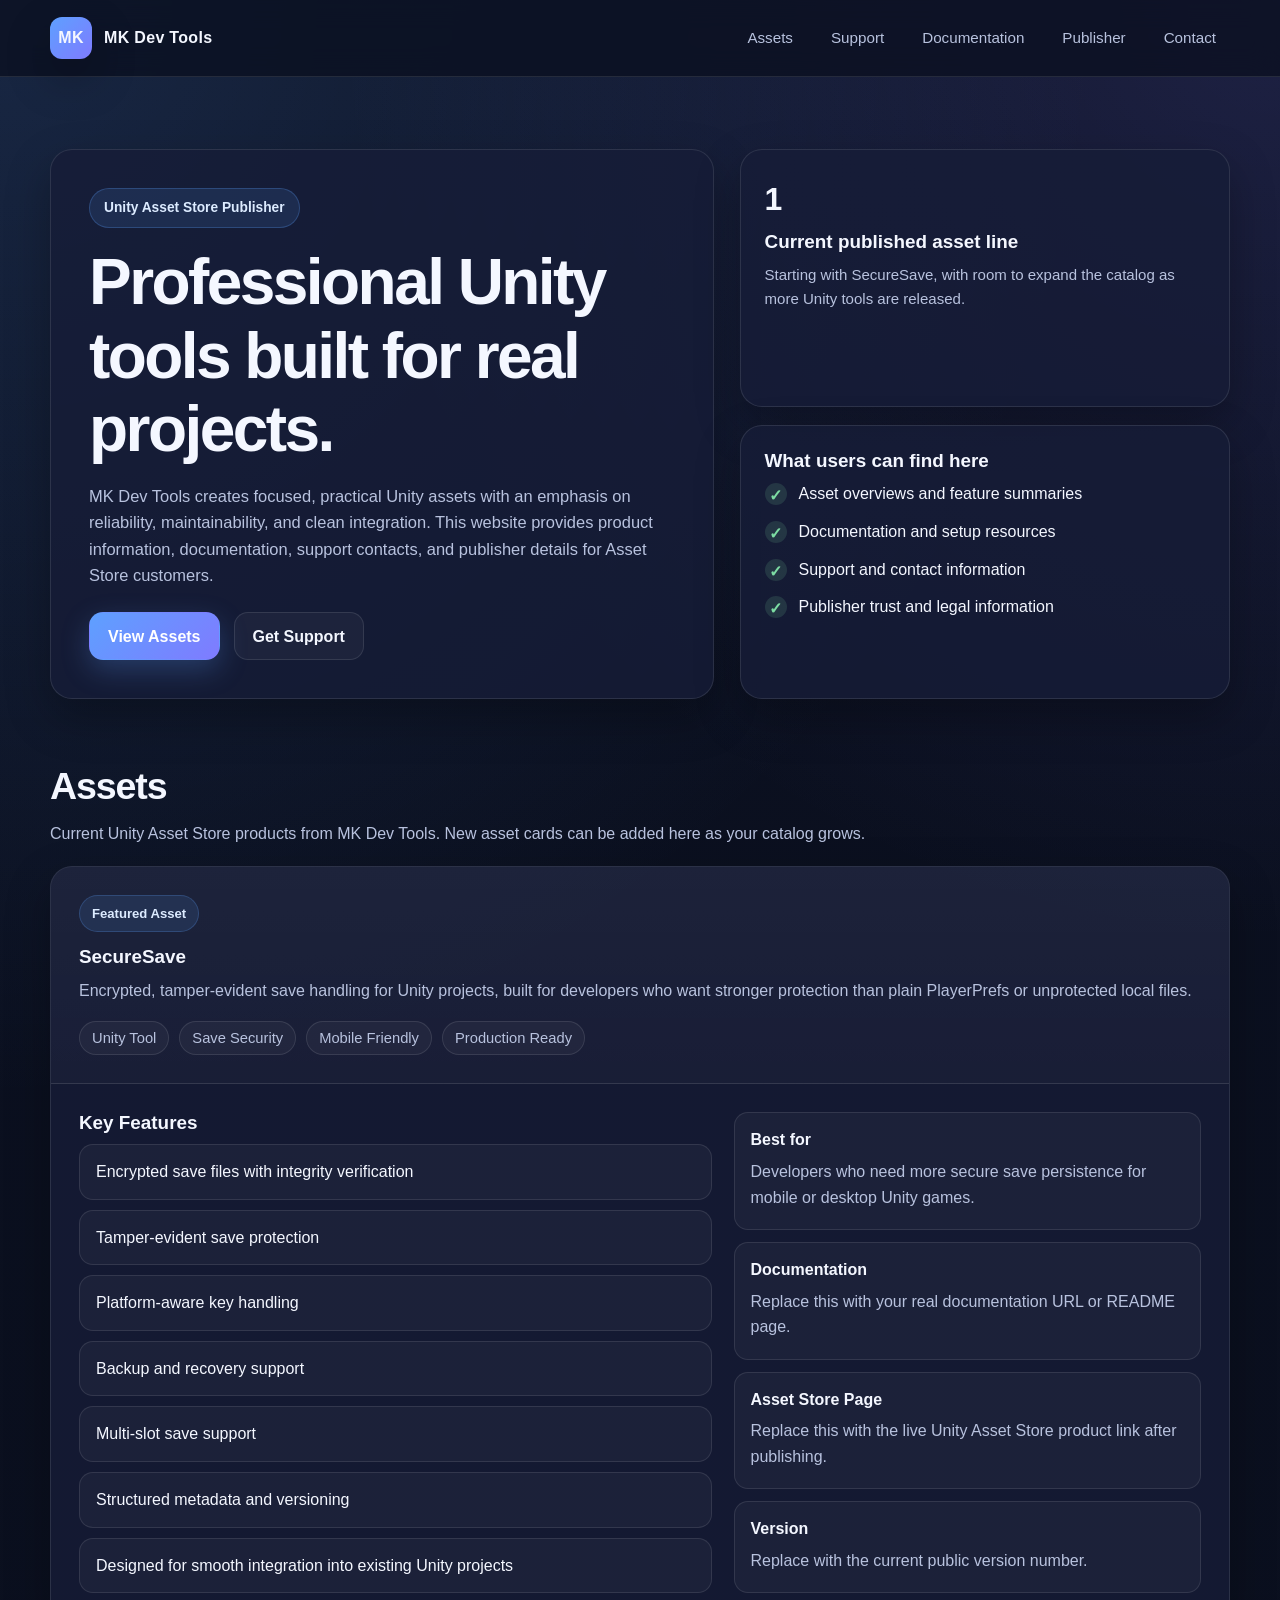
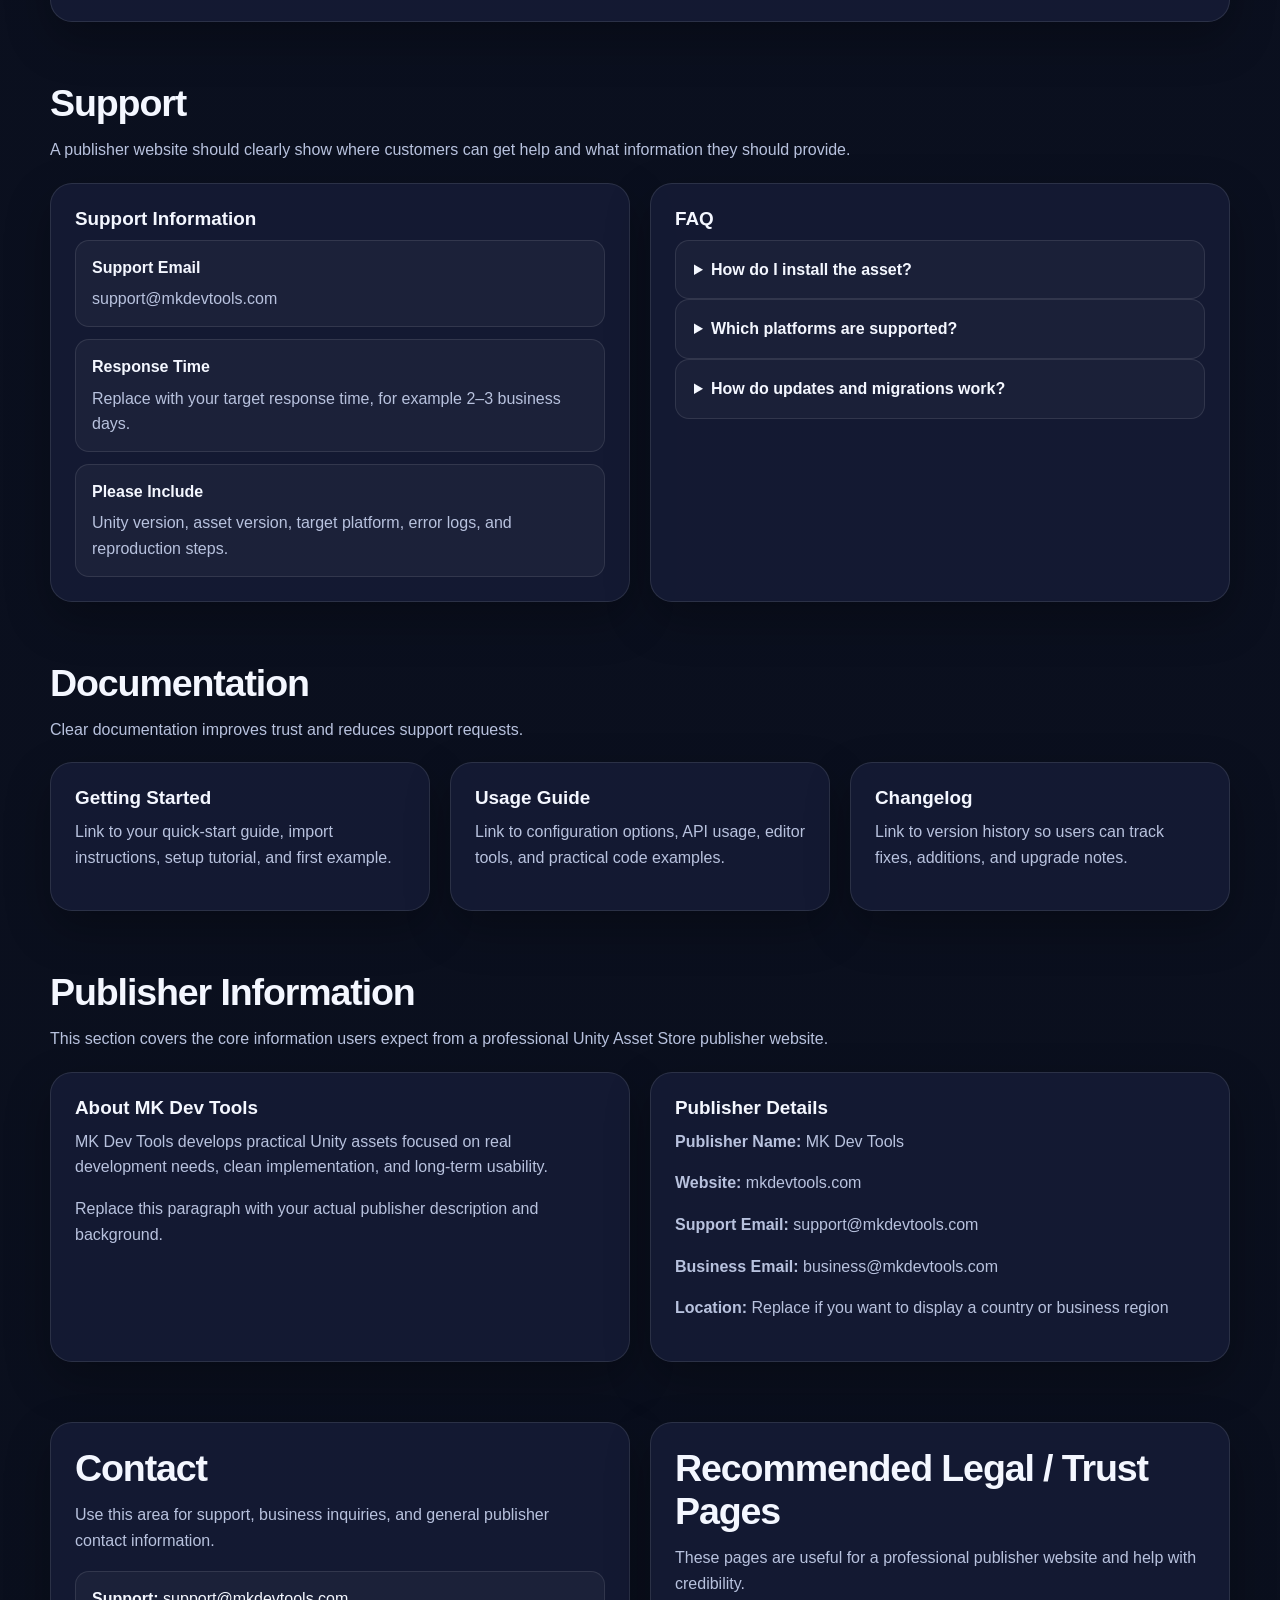
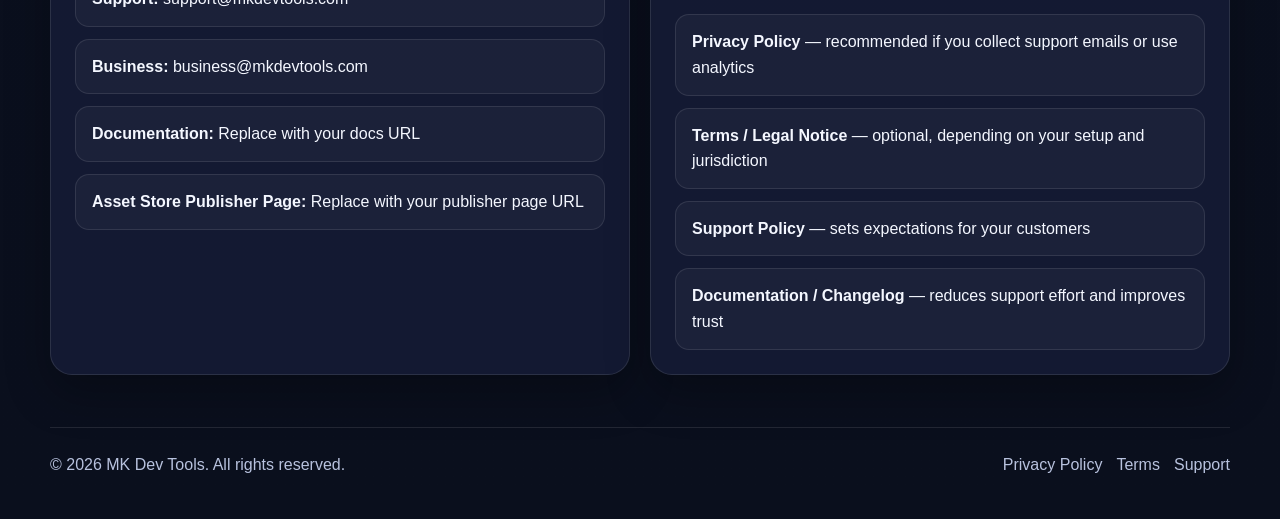
==== index.html @ 5077dcf1 "Update index.html" ====
<!DOCTYPE html>
<html lang="en">
<head>
  <meta charset="UTF-8" />
  <meta name="viewport" content="width=device-width, initial-scale=1.0" />
  <title>MK Dev Tools | Unity Asset Store Publisher</title>
  <meta
    name="description"
    content="MK Dev Tools creates professional Unity assets with clear support, documentation, and publisher information."
  />
  <style>
    :root {
      --bg: #0b1020;
      --bg-soft: #121830;
      --panel: #161d38;
      --panel-2: #1b2342;
      --text: #f4f7ff;
      --muted: #b8c2de;
      --line: rgba(255, 255, 255, 0.1);
      --primary: #5ea0ff;
      --primary-2: #7f7bff;
      --success: #7ddda3;
      --shadow: 0 18px 45px rgba(0, 0, 0, 0.28);
      --radius-lg: 22px;
      --radius-md: 16px;
      --radius-sm: 12px;
      --container: 1180px;
    }

    * {
      box-sizing: border-box;
    }

    html {
      scroll-behavior: smooth;
    }

    body {
      margin: 0;
      font-family: Inter, Arial, Helvetica, sans-serif;
      background:
        radial-gradient(circle at top left, rgba(94, 160, 255, 0.16), transparent 28%),
        radial-gradient(circle at top right, rgba(127, 123, 255, 0.16), transparent 24%),
        linear-gradient(180deg, #0b1020 0%, #0a0f1d 100%);
      color: var(--text);
      line-height: 1.6;
    }

    a {
      color: inherit;
      text-decoration: none;
    }

    img {
      max-width: 100%;
      display: block;
    }

    .container {
      width: min(calc(100% - 32px), var(--container));
      margin: 0 auto;
    }

    .site-header {
      position: sticky;
      top: 0;
      z-index: 1000;
      backdrop-filter: blur(14px);
      background: rgba(11, 16, 32, 0.78);
      border-bottom: 1px solid var(--line);
    }

    .nav {
      min-height: 76px;
      display: flex;
      align-items: center;
      justify-content: space-between;
      gap: 20px;
    }

    .brand {
      display: flex;
      align-items: center;
      gap: 12px;
      font-weight: 800;
      letter-spacing: 0.02em;
    }

    .brand-logo {
      width: 42px;
      height: 42px;
      display: grid;
      place-items: center;
      border-radius: 12px;
      background: linear-gradient(135deg, var(--primary), var(--primary-2));
      font-weight: 900;
      box-shadow: var(--shadow);
    }

    .nav-links {
      display: flex;
      align-items: center;
      flex-wrap: wrap;
      gap: 10px;
    }

    .nav-links a {
      color: var(--muted);
      padding: 10px 14px;
      border-radius: 999px;
      transition: 0.2s ease;
      font-size: 0.95rem;
    }

    .nav-links a:hover {
      background: rgba(255, 255, 255, 0.07);
      color: var(--text);
    }

    .hero {
      padding: 72px 0 36px;
    }

    .hero-grid {
      display: grid;
      grid-template-columns: 1.15fr 0.85fr;
      gap: 26px;
      align-items: stretch;
    }

    .hero-card,
    .card,
    .stat-card {
      background: rgba(22, 29, 56, 0.82);
      border: 1px solid var(--line);
      box-shadow: var(--shadow);
      border-radius: var(--radius-lg);
    }

    .hero-card {
      padding: 38px;
    }

    .eyebrow {
      display: inline-block;
      padding: 8px 14px;
      border-radius: 999px;
      background: rgba(94, 160, 255, 0.12);
      border: 1px solid rgba(94, 160, 255, 0.25);
      color: #dcebff;
      font-size: 0.86rem;
      font-weight: 700;
      margin-bottom: 18px;
    }

    h1, h2, h3 {
      margin-top: 0;
      line-height: 1.15;
    }

    h1 {
      font-size: clamp(2.2rem, 5vw, 4.2rem);
      letter-spacing: -0.04em;
      margin-bottom: 16px;
    }

    h2 {
      font-size: clamp(1.6rem, 3vw, 2.35rem);
      letter-spacing: -0.03em;
      margin-bottom: 12px;
    }

    h3 {
      font-size: 1.18rem;
      margin-bottom: 10px;
    }

    p {
      margin: 0 0 16px;
      color: var(--muted);
    }

    .hero-copy {
      max-width: 62ch;
      font-size: 1.03rem;
    }

    .hero-actions {
      display: flex;
      flex-wrap: wrap;
      gap: 14px;
      margin-top: 24px;
    }

    .btn {
      display: inline-flex;
      align-items: center;
      justify-content: center;
      min-height: 48px;
      padding: 0 18px;
      border-radius: 14px;
      font-weight: 700;
      transition: 0.2s ease;
      border: 1px solid transparent;
    }

    .btn:hover {
      transform: translateY(-1px);
    }

    .btn-primary {
      background: linear-gradient(135deg, var(--primary), var(--primary-2));
      color: #fff;
      box-shadow: 0 10px 28px rgba(94, 160, 255, 0.25);
    }

    .btn-secondary {
      background: rgba(255, 255, 255, 0.04);
      border-color: var(--line);
      color: var(--text);
    }

    .hero-side {
      display: grid;
      gap: 18px;
    }

    .stat-card {
      padding: 24px;
    }

    .stat-number {
      font-size: 2rem;
      font-weight: 800;
      margin-bottom: 6px;
    }

    .check-list {
      list-style: none;
      padding: 0;
      margin: 0;
      display: grid;
      gap: 12px;
    }

    .check-list li {
      display: flex;
      gap: 12px;
      align-items: flex-start;
      color: var(--text);
    }

    .check-list li::before {
      content: "✓";
      width: 22px;
      height: 22px;
      flex: 0 0 22px;
      display: grid;
      place-items: center;
      border-radius: 999px;
      background: rgba(125, 221, 163, 0.14);
      color: var(--success);
      font-weight: 900;
      margin-top: 2px;
    }

    section {
      padding: 30px 0;
    }

    .section-head {
      margin-bottom: 20px;
    }

    .grid-2,
    .grid-3 {
      display: grid;
      gap: 20px;
    }

    .grid-2 {
      grid-template-columns: repeat(2, minmax(0, 1fr));
    }

    .grid-3 {
      grid-template-columns: repeat(3, minmax(0, 1fr));
    }

    .card {
      padding: 24px;
    }

    .asset-card {
      overflow: hidden;
      padding: 0;
    }

    .asset-top {
      padding: 28px;
      border-bottom: 1px solid var(--line);
      background: linear-gradient(180deg, rgba(255,255,255,0.04), rgba(255,255,255,0.02));
    }

    .asset-badge {
      display: inline-block;
      padding: 7px 12px;
      border-radius: 999px;
      background: rgba(94, 160, 255, 0.12);
      border: 1px solid rgba(94, 160, 255, 0.22);
      color: #dcebff;
      font-size: 0.82rem;
      font-weight: 700;
      margin-bottom: 14px;
    }

    .asset-meta {
      display: flex;
      flex-wrap: wrap;
      gap: 10px;
      margin-top: 18px;
    }

    .pill {
      display: inline-flex;
      align-items: center;
      min-height: 34px;
      padding: 0 12px;
      border-radius: 999px;
      border: 1px solid var(--line);
      background: rgba(255, 255, 255, 0.04);
      color: var(--muted);
      font-size: 0.92rem;
    }

    .asset-body {
      display: grid;
      grid-template-columns: 1.15fr 0.85fr;
      gap: 22px;
      padding: 28px;
    }

    .feature-list {
      list-style: none;
      padding: 0;
      margin: 0;
      display: grid;
      gap: 10px;
    }

    .feature-list li,
    .info-box,
    .contact-list li {
      padding: 14px 16px;
      border-radius: 14px;
      border: 1px solid var(--line);
      background: rgba(255, 255, 255, 0.035);
      color: var(--text);
    }

    .stack {
      display: grid;
      gap: 12px;
    }

    .info-box strong {
      display: block;
      margin-bottom: 6px;
    }

    details {
      border: 1px solid var(--line);
      background: rgba(255, 255, 255, 0.03);
      border-radius: 14px;
      padding: 16px 18px;
    }

    summary {
      cursor: pointer;
      font-weight: 700;
      color: var(--text);
    }

    details p {
      margin-top: 12px;
      margin-bottom: 0;
    }

    .contact-list {
      list-style: none;
      padding: 0;
      margin: 18px 0 0;
      display: grid;
      gap: 12px;
    }

    .site-footer {
      padding: 22px 0 42px;
      color: var(--muted);
    }

    .footer-box {
      padding-top: 24px;
      border-top: 1px solid var(--line);
      display: flex;
      flex-wrap: wrap;
      justify-content: space-between;
      gap: 14px;
    }

    .footer-links {
      display: flex;
      flex-wrap: wrap;
      gap: 14px;
    }

    .muted {
      color: var(--muted);
    }

    .small {
      font-size: 0.94rem;
    }

    @media (max-width: 980px) {
      .hero-grid,
      .asset-body,
      .grid-2,
      .grid-3 {
        grid-template-columns: 1fr;
      }

      .hero-card,
      .asset-top,
      .asset-body,
      .card,
      .stat-card {
        padding: 22px;
      }
    }

    @media (max-width: 720px) {
      .container {
        width: min(calc(100% - 24px), var(--container));
      }

      .nav {
        min-height: auto;
        padding: 14px 0;
        flex-direction: column;
        align-items: flex-start;
      }

      .nav-links {
        width: 100%;
        justify-content: flex-start;
      }

      .hero {
        padding-top: 44px;
      }

      .hero-actions {
        flex-direction: column;
      }

      .btn {
        width: 100%;
      }

      h1 {
        font-size: 2.25rem;
      }
    }
  </style>
</head>
<body>
  <header class="site-header">
    <div class="container nav">
      <a href="#top" class="brand">
        <span class="brand-logo">MK</span>
        <span>MK Dev Tools</span>
      </a>

      <nav class="nav-links">
        <a href="#assets">Assets</a>
        <a href="#support">Support</a>
        <a href="#documentation">Documentation</a>
        <a href="#publisher">Publisher</a>
        <a href="#contact">Contact</a>
      </nav>
    </div>
  </header>

  <main id="top">
    <section class="hero">
      <div class="container hero-grid">
        <div class="hero-card">
          <div class="eyebrow">Unity Asset Store Publisher</div>
          <h1>Professional Unity tools built for real projects.</h1>
          <p class="hero-copy">
            MK Dev Tools creates focused, practical Unity assets with an emphasis on reliability,
            maintainability, and clean integration. This website provides product information,
            documentation, support contacts, and publisher details for Asset Store customers.
          </p>

          <div class="hero-actions">
            <a class="btn btn-primary" href="#assets">View Assets</a>
            <a class="btn btn-secondary" href="#support">Get Support</a>
          </div>
        </div>

        <div class="hero-side">
          <div class="stat-card">
            <div class="stat-number">1</div>
            <h3>Current published asset line</h3>
            <p class="small">
              Starting with SecureSave, with room to expand the catalog as more Unity tools are released.
            </p>
          </div>

          <div class="stat-card">
            <h3>What users can find here</h3>
            <ul class="check-list">
              <li>Asset overviews and feature summaries</li>
              <li>Documentation and setup resources</li>
              <li>Support and contact information</li>
              <li>Publisher trust and legal information</li>
            </ul>
          </div>
        </div>
      </div>
    </section>

    <section id="assets">
      <div class="container">
        <div class="section-head">
          <h2>Assets</h2>
          <p>
            Current Unity Asset Store products from MK Dev Tools. New asset cards can be added here as your catalog grows.
          </p>
        </div>

        <article class="card asset-card">
          <div class="asset-top">
            <div class="asset-badge">Featured Asset</div>
            <h3>SecureSave</h3>
            <p>
              Encrypted, tamper-evident save handling for Unity projects, built for developers who want stronger
              protection than plain PlayerPrefs or unprotected local files.
            </p>

            <div class="asset-meta">
              <span class="pill">Unity Tool</span>
              <span class="pill">Save Security</span>
              <span class="pill">Mobile Friendly</span>
              <span class="pill">Production Ready</span>
            </div>
          </div>

          <div class="asset-body">
            <div>
              <h3>Key Features</h3>
              <ul class="feature-list">
                <li>Encrypted save files with integrity verification</li>
                <li>Tamper-evident save protection</li>
                <li>Platform-aware key handling</li>
                <li>Backup and recovery support</li>
                <li>Multi-slot save support</li>
                <li>Structured metadata and versioning</li>
                <li>Designed for smooth integration into existing Unity projects</li>
              </ul>
            </div>

            <div class="stack">
              <div class="info-box">
                <strong>Best for</strong>
                <span class="muted">Developers who need more secure save persistence for mobile or desktop Unity games.</span>
              </div>

              <div class="info-box">
                <strong>Documentation</strong>
                <span class="muted">Replace this with your real documentation URL or README page.</span>
              </div>

              <div class="info-box">
                <strong>Asset Store Page</strong>
                <span class="muted">Replace this with the live Unity Asset Store product link after publishing.</span>
              </div>

              <div class="info-box">
                <strong>Version</strong>
                <span class="muted">Replace with the current public version number.</span>
              </div>
            </div>
          </div>
        </article>
      </div>
    </section>

    <section id="support">
      <div class="container">
        <div class="section-head">
          <h2>Support</h2>
          <p>
            A publisher website should clearly show where customers can get help and what information they should provide.
          </p>
        </div>

        <div class="grid-2">
          <div class="card">
            <h3>Support Information</h3>
            <div class="stack">
              <div class="info-box">
                <strong>Support Email</strong>
                <span class="muted">support@mkdevtools.com</span>
              </div>

              <div class="info-box">
                <strong>Response Time</strong>
                <span class="muted">Replace with your target response time, for example 2–3 business days.</span>
              </div>

              <div class="info-box">
                <strong>Please Include</strong>
                <span class="muted">Unity version, asset version, target platform, error logs, and reproduction steps.</span>
              </div>
            </div>
          </div>

          <div class="card">
            <h3>FAQ</h3>

            <details>
              <summary>How do I install the asset?</summary>
              <p>
                Add your real install steps here, including import guidance, minimum Unity version, and first setup steps.
              </p>
            </details>

            <details>
              <summary>Which platforms are supported?</summary>
              <p>
                Add your actual supported platforms and any platform-specific notes or limitations here.
              </p>
            </details>

            <details>
              <summary>How do updates and migrations work?</summary>
              <p>
                Add migration notes, upgrade guidance, and any breaking-change instructions here.
              </p>
            </details>
          </div>
        </div>
      </div>
    </section>

    <section id="documentation">
      <div class="container">
        <div class="section-head">
          <h2>Documentation</h2>
          <p>
            Clear documentation improves trust and reduces support requests.
          </p>
        </div>

        <div class="grid-3">
          <div class="card">
            <h3>Getting Started</h3>
            <p>
              Link to your quick-start guide, import instructions, setup tutorial, and first example.
            </p>
          </div>

          <div class="card">
            <h3>Usage Guide</h3>
            <p>
              Link to configuration options, API usage, editor tools, and practical code examples.
            </p>
          </div>

          <div class="card">
            <h3>Changelog</h3>
            <p>
              Link to version history so users can track fixes, additions, and upgrade notes.
            </p>
          </div>
        </div>
      </div>
    </section>

    <section id="publisher">
      <div class="container">
        <div class="section-head">
          <h2>Publisher Information</h2>
          <p>
            This section covers the core information users expect from a professional Unity Asset Store publisher website.
          </p>
        </div>

        <div class="grid-2">
          <div class="card">
            <h3>About MK Dev Tools</h3>
            <p>
              MK Dev Tools develops practical Unity assets focused on real development needs, clean implementation,
              and long-term usability.
            </p>
            <p>
              Replace this paragraph with your actual publisher description and background.
            </p>
          </div>

          <div class="card">
            <h3>Publisher Details</h3>
            <p><strong>Publisher Name:</strong> MK Dev Tools</p>
            <p><strong>Website:</strong> mkdevtools.com</p>
            <p><strong>Support Email:</strong> support@mkdevtools.com</p>
            <p><strong>Business Email:</strong> business@mkdevtools.com</p>
            <p><strong>Location:</strong> Replace if you want to display a country or business region</p>
          </div>
        </div>
      </div>
    </section>

    <section id="contact">
      <div class="container">
        <div class="grid-2">
          <div class="card">
            <h2>Contact</h2>
            <p>
              Use this area for support, business inquiries, and general publisher contact information.
            </p>

            <ul class="contact-list">
              <li><strong>Support:</strong> support@mkdevtools.com</li>
              <li><strong>Business:</strong> business@mkdevtools.com</li>
              <li><strong>Documentation:</strong> Replace with your docs URL</li>
              <li><strong>Asset Store Publisher Page:</strong> Replace with your publisher page URL</li>
            </ul>
          </div>

          <div class="card">
            <h2>Recommended Legal / Trust Pages</h2>
            <p>
              These pages are useful for a professional publisher website and help with credibility.
            </p>

            <ul class="contact-list">
              <li><strong>Privacy Policy</strong> — recommended if you collect support emails or use analytics</li>
              <li><strong>Terms / Legal Notice</strong> — optional, depending on your setup and jurisdiction</li>
              <li><strong>Support Policy</strong> — sets expectations for your customers</li>
              <li><strong>Documentation / Changelog</strong> — reduces support effort and improves trust</li>
            </ul>
          </div>
        </div>
      </div>
    </section>
  </main>

  <footer class="site-footer">
    <div class="container footer-box">
      <div>© 2026 MK Dev Tools. All rights reserved.</div>
      <div class="footer-links">
        <a href="#">Privacy Policy</a>
        <a href="#">Terms</a>
        <a href="#support">Support</a>
      </div>
    </div>
  </footer>
</body>
</html>
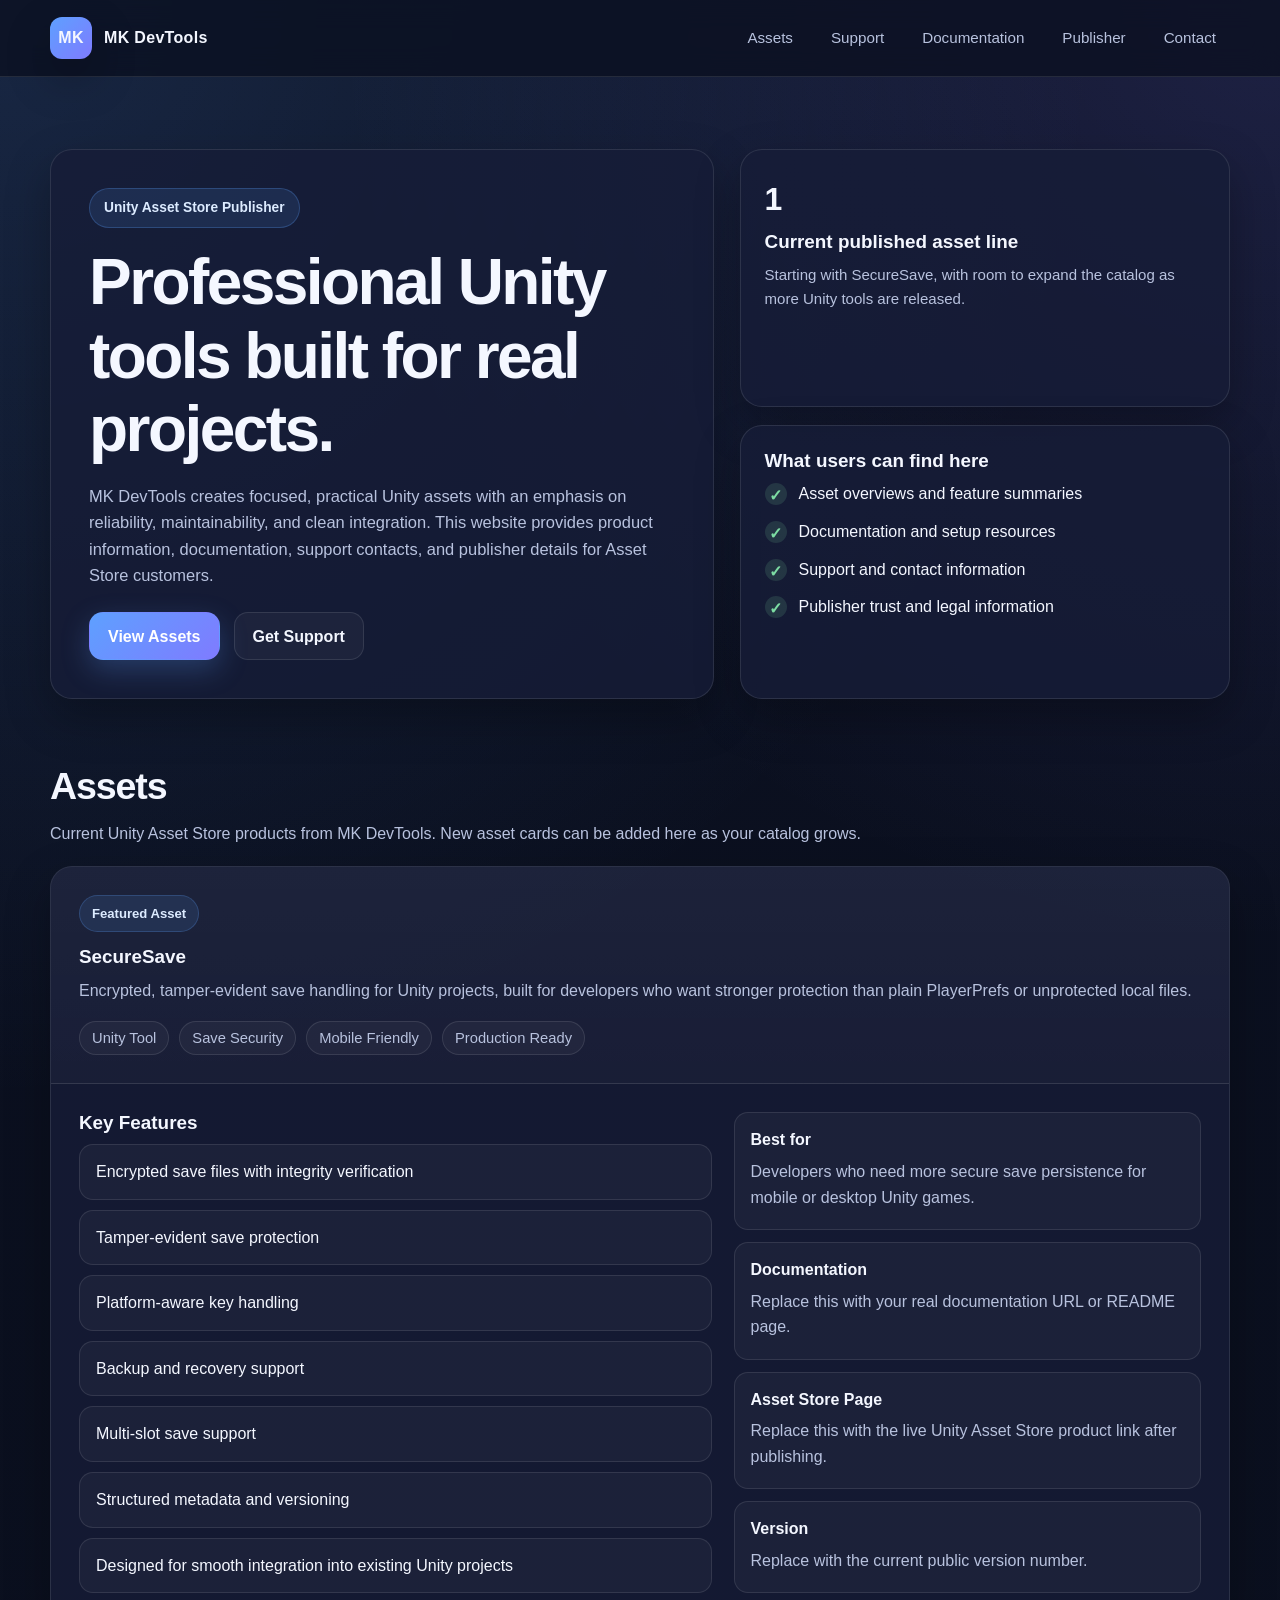
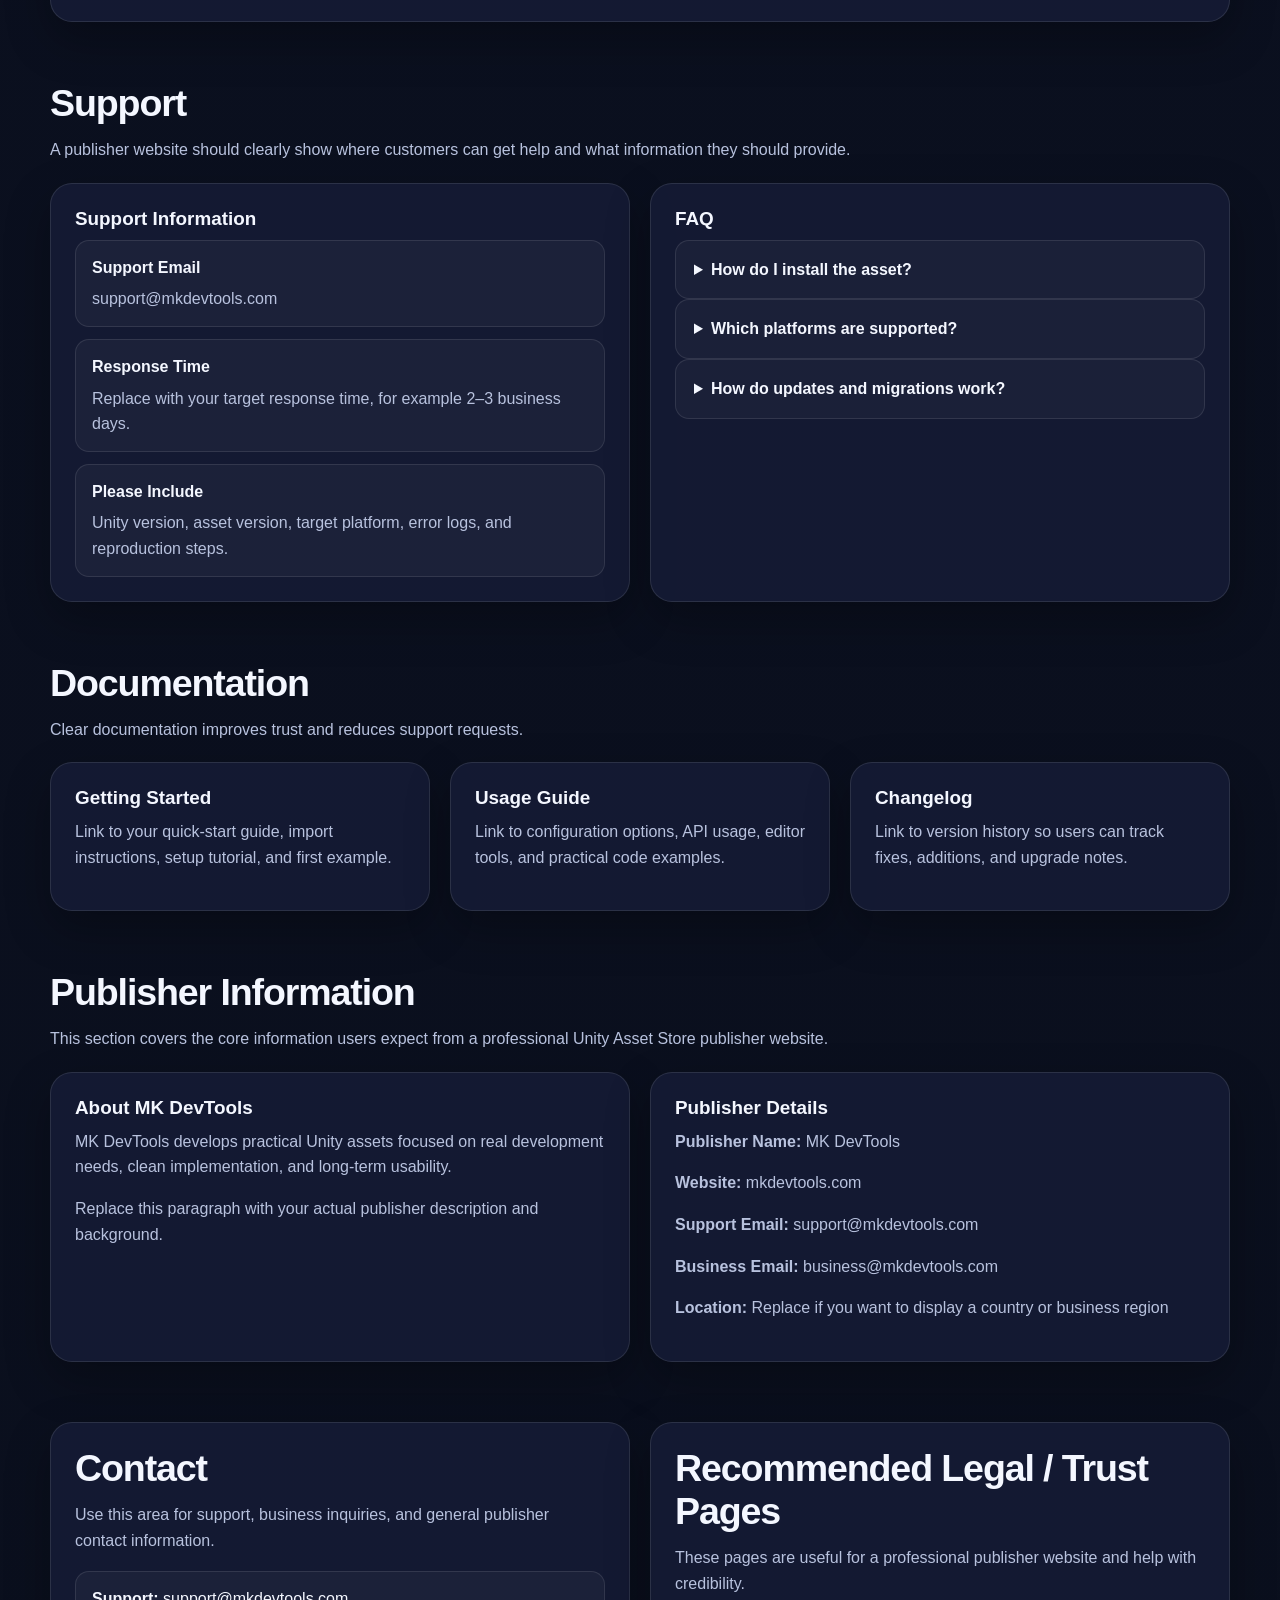
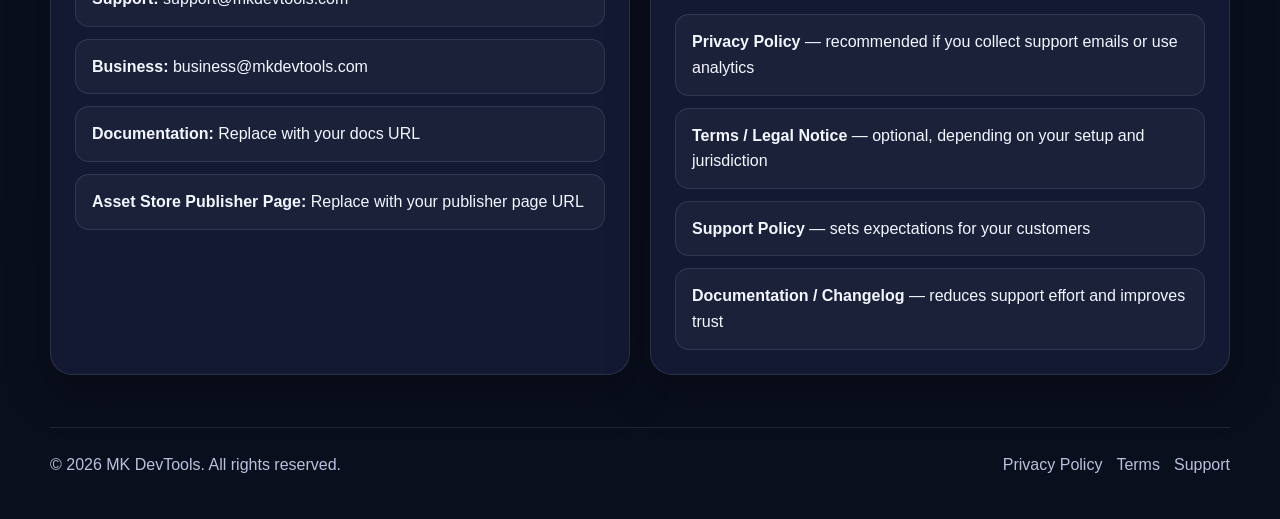
==== commit bb19c8ae: "Update index.html" ====
--- a/index.html
+++ b/index.html
@@ -3,10 +3,10 @@
 <head>
   <meta charset="UTF-8" />
   <meta name="viewport" content="width=device-width, initial-scale=1.0" />
-  <title>MK Dev Tools | Unity Asset Store Publisher</title>
+  <title>MK DevTools | Unity Asset Store Publisher</title>
   <meta
     name="description"
-    content="MK Dev Tools creates professional Unity assets with clear support, documentation, and publisher information."
+    content="MK DevTools creates professional Unity assets with clear support, documentation, and publisher information."
   />
   <style>
     :root {
@@ -478,7 +478,7 @@
     <div class="container nav">
       <a href="#top" class="brand">
         <span class="brand-logo">MK</span>
-        <span>MK Dev Tools</span>
+        <span>MK DevTools</span>
       </a>
 
       <nav class="nav-links">
@@ -498,7 +498,7 @@
           <div class="eyebrow">Unity Asset Store Publisher</div>
           <h1>Professional Unity tools built for real projects.</h1>
           <p class="hero-copy">
-            MK Dev Tools creates focused, practical Unity assets with an emphasis on reliability,
+            MK DevTools creates focused, practical Unity assets with an emphasis on reliability,
             maintainability, and clean integration. This website provides product information,
             documentation, support contacts, and publisher details for Asset Store customers.
           </p>
@@ -536,7 +536,7 @@
         <div class="section-head">
           <h2>Assets</h2>
           <p>
-            Current Unity Asset Store products from MK Dev Tools. New asset cards can be added here as your catalog grows.
+            Current Unity Asset Store products from MK DevTools. New asset cards can be added here as your catalog grows.
           </p>
         </div>
 
@@ -700,9 +700,9 @@
 
         <div class="grid-2">
           <div class="card">
-            <h3>About MK Dev Tools</h3>
+            <h3>About MK DevTools</h3>
             <p>
-              MK Dev Tools develops practical Unity assets focused on real development needs, clean implementation,
+              MK DevTools develops practical Unity assets focused on real development needs, clean implementation,
               and long-term usability.
             </p>
             <p>
@@ -712,7 +712,7 @@
 
           <div class="card">
             <h3>Publisher Details</h3>
-            <p><strong>Publisher Name:</strong> MK Dev Tools</p>
+            <p><strong>Publisher Name:</strong> MK DevTools</p>
             <p><strong>Website:</strong> mkdevtools.com</p>
             <p><strong>Support Email:</strong> support@mkdevtools.com</p>
             <p><strong>Business Email:</strong> business@mkdevtools.com</p>
@@ -759,7 +759,7 @@
 
   <footer class="site-footer">
     <div class="container footer-box">
-      <div>© 2026 MK Dev Tools. All rights reserved.</div>
+      <div>© 2026 MK DevTools. All rights reserved.</div>
       <div class="footer-links">
         <a href="#">Privacy Policy</a>
         <a href="#">Terms</a>
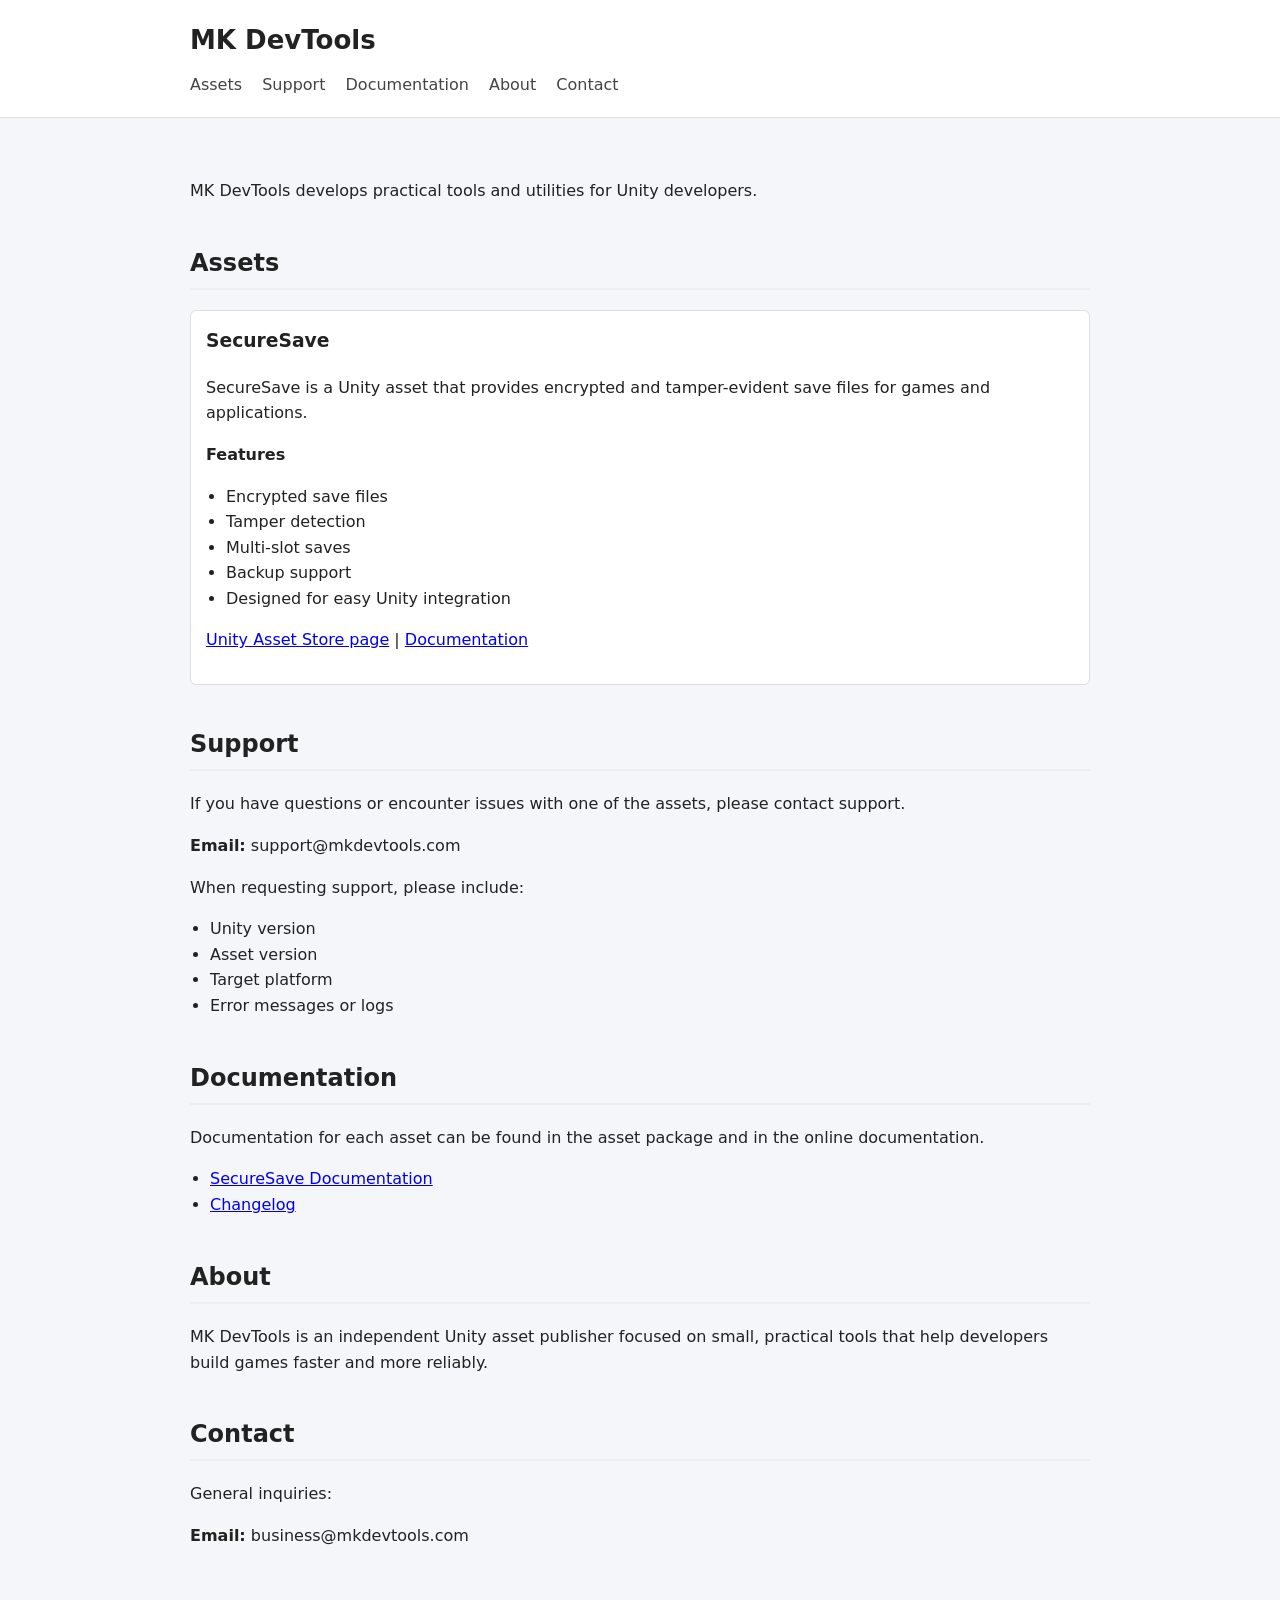
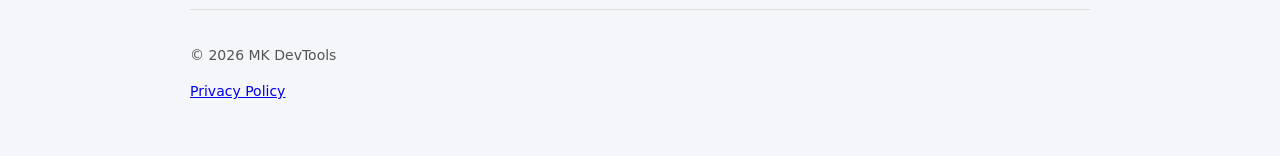
==== commit ec05d8ad: "Update index.html" ====
--- a/index.html
+++ b/index.html
@@ -1,771 +1,245 @@
 <!DOCTYPE html>
 <html lang="en">
 <head>
-  <meta charset="UTF-8" />
-  <meta name="viewport" content="width=device-width, initial-scale=1.0" />
-  <title>MK DevTools | Unity Asset Store Publisher</title>
-  <meta
-    name="description"
-    content="MK DevTools creates professional Unity assets with clear support, documentation, and publisher information."
-  />
-  <style>
-    :root {
-      --bg: #0b1020;
-      --bg-soft: #121830;
-      --panel: #161d38;
-      --panel-2: #1b2342;
-      --text: #f4f7ff;
-      --muted: #b8c2de;
-      --line: rgba(255, 255, 255, 0.1);
-      --primary: #5ea0ff;
-      --primary-2: #7f7bff;
-      --success: #7ddda3;
-      --shadow: 0 18px 45px rgba(0, 0, 0, 0.28);
-      --radius-lg: 22px;
-      --radius-md: 16px;
-      --radius-sm: 12px;
-      --container: 1180px;
+<meta charset="UTF-8">
+<meta name="viewport" content="width=device-width, initial-scale=1.0">
+<title>MK DevTools</title>
+
+<meta name="description" content="MK DevTools - Unity Asset Store tools and utilities.">
+
+<style>
+
+body{
+    font-family: system-ui, Arial, sans-serif;
+    margin:0;
+    background:#f5f6fa;
+    color:#222;
+    line-height:1.6;
+}
+
+.container{
+    max-width:900px;
+    margin:auto;
+    padding:20px;
+}
+
+header{
+    background:#fff;
+    border-bottom:1px solid #ddd;
+}
+
+header h1{
+    margin:0;
+    font-size:26px;
+}
+
+nav{
+    margin-top:10px;
+}
+
+nav a{
+    margin-right:15px;
+    text-decoration:none;
+    color:#444;
+}
+
+nav a:hover{
+    text-decoration:underline;
+}
+
+section{
+    margin-top:40px;
+}
+
+h2{
+    border-bottom:2px solid #eee;
+    padding-bottom:6px;
+}
+
+.asset{
+    background:#fff;
+    padding:15px;
+    border-radius:6px;
+    border:1px solid #ddd;
+    margin-top:15px;
+}
+
+.asset h3{
+    margin-top:0;
+}
+
+footer{
+    margin-top:60px;
+    padding:20px 0;
+    border-top:1px solid #ddd;
+    font-size:14px;
+    color:#555;
+}
+
+ul{
+    padding-left:20px;
+}
+
+@media (max-width:600px){
+
+    nav{
+        margin-top:15px;
     }
 
-    * {
-      box-sizing: border-box;
+    nav a{
+        display:inline-block;
+        margin-bottom:8px;
     }
 
-    html {
-      scroll-behavior: smooth;
-    }
-
-    body {
-      margin: 0;
-      font-family: Inter, Arial, Helvetica, sans-serif;
-      background:
-        radial-gradient(circle at top left, rgba(94, 160, 255, 0.16), transparent 28%),
-        radial-gradient(circle at top right, rgba(127, 123, 255, 0.16), transparent 24%),
-        linear-gradient(180deg, #0b1020 0%, #0a0f1d 100%);
-      color: var(--text);
-      line-height: 1.6;
-    }
-
-    a {
-      color: inherit;
-      text-decoration: none;
-    }
-
-    img {
-      max-width: 100%;
-      display: block;
-    }
-
-    .container {
-      width: min(calc(100% - 32px), var(--container));
-      margin: 0 auto;
-    }
-
-    .site-header {
-      position: sticky;
-      top: 0;
-      z-index: 1000;
-      backdrop-filter: blur(14px);
-      background: rgba(11, 16, 32, 0.78);
-      border-bottom: 1px solid var(--line);
-    }
-
-    .nav {
-      min-height: 76px;
-      display: flex;
-      align-items: center;
-      justify-content: space-between;
-      gap: 20px;
-    }
-
-    .brand {
-      display: flex;
-      align-items: center;
-      gap: 12px;
-      font-weight: 800;
-      letter-spacing: 0.02em;
-    }
-
-    .brand-logo {
-      width: 42px;
-      height: 42px;
-      display: grid;
-      place-items: center;
-      border-radius: 12px;
-      background: linear-gradient(135deg, var(--primary), var(--primary-2));
-      font-weight: 900;
-      box-shadow: var(--shadow);
-    }
-
-    .nav-links {
-      display: flex;
-      align-items: center;
-      flex-wrap: wrap;
-      gap: 10px;
-    }
-
-    .nav-links a {
-      color: var(--muted);
-      padding: 10px 14px;
-      border-radius: 999px;
-      transition: 0.2s ease;
-      font-size: 0.95rem;
-    }
-
-    .nav-links a:hover {
-      background: rgba(255, 255, 255, 0.07);
-      color: var(--text);
-    }
-
-    .hero {
-      padding: 72px 0 36px;
-    }
-
-    .hero-grid {
-      display: grid;
-      grid-template-columns: 1.15fr 0.85fr;
-      gap: 26px;
-      align-items: stretch;
-    }
-
-    .hero-card,
-    .card,
-    .stat-card {
-      background: rgba(22, 29, 56, 0.82);
-      border: 1px solid var(--line);
-      box-shadow: var(--shadow);
-      border-radius: var(--radius-lg);
-    }
-
-    .hero-card {
-      padding: 38px;
-    }
-
-    .eyebrow {
-      display: inline-block;
-      padding: 8px 14px;
-      border-radius: 999px;
-      background: rgba(94, 160, 255, 0.12);
-      border: 1px solid rgba(94, 160, 255, 0.25);
-      color: #dcebff;
-      font-size: 0.86rem;
-      font-weight: 700;
-      margin-bottom: 18px;
-    }
-
-    h1, h2, h3 {
-      margin-top: 0;
-      line-height: 1.15;
-    }
-
-    h1 {
-      font-size: clamp(2.2rem, 5vw, 4.2rem);
-      letter-spacing: -0.04em;
-      margin-bottom: 16px;
-    }
-
-    h2 {
-      font-size: clamp(1.6rem, 3vw, 2.35rem);
-      letter-spacing: -0.03em;
-      margin-bottom: 12px;
-    }
-
-    h3 {
-      font-size: 1.18rem;
-      margin-bottom: 10px;
-    }
-
-    p {
-      margin: 0 0 16px;
-      color: var(--muted);
-    }
-
-    .hero-copy {
-      max-width: 62ch;
-      font-size: 1.03rem;
-    }
-
-    .hero-actions {
-      display: flex;
-      flex-wrap: wrap;
-      gap: 14px;
-      margin-top: 24px;
-    }
-
-    .btn {
-      display: inline-flex;
-      align-items: center;
-      justify-content: center;
-      min-height: 48px;
-      padding: 0 18px;
-      border-radius: 14px;
-      font-weight: 700;
-      transition: 0.2s ease;
-      border: 1px solid transparent;
-    }
-
-    .btn:hover {
-      transform: translateY(-1px);
-    }
-
-    .btn-primary {
-      background: linear-gradient(135deg, var(--primary), var(--primary-2));
-      color: #fff;
-      box-shadow: 0 10px 28px rgba(94, 160, 255, 0.25);
-    }
-
-    .btn-secondary {
-      background: rgba(255, 255, 255, 0.04);
-      border-color: var(--line);
-      color: var(--text);
-    }
-
-    .hero-side {
-      display: grid;
-      gap: 18px;
-    }
-
-    .stat-card {
-      padding: 24px;
-    }
-
-    .stat-number {
-      font-size: 2rem;
-      font-weight: 800;
-      margin-bottom: 6px;
-    }
-
-    .check-list {
-      list-style: none;
-      padding: 0;
-      margin: 0;
-      display: grid;
-      gap: 12px;
-    }
-
-    .check-list li {
-      display: flex;
-      gap: 12px;
-      align-items: flex-start;
-      color: var(--text);
-    }
-
-    .check-list li::before {
-      content: "✓";
-      width: 22px;
-      height: 22px;
-      flex: 0 0 22px;
-      display: grid;
-      place-items: center;
-      border-radius: 999px;
-      background: rgba(125, 221, 163, 0.14);
-      color: var(--success);
-      font-weight: 900;
-      margin-top: 2px;
-    }
-
-    section {
-      padding: 30px 0;
-    }
-
-    .section-head {
-      margin-bottom: 20px;
-    }
-
-    .grid-2,
-    .grid-3 {
-      display: grid;
-      gap: 20px;
-    }
-
-    .grid-2 {
-      grid-template-columns: repeat(2, minmax(0, 1fr));
-    }
-
-    .grid-3 {
-      grid-template-columns: repeat(3, minmax(0, 1fr));
-    }
-
-    .card {
-      padding: 24px;
-    }
-
-    .asset-card {
-      overflow: hidden;
-      padding: 0;
-    }
-
-    .asset-top {
-      padding: 28px;
-      border-bottom: 1px solid var(--line);
-      background: linear-gradient(180deg, rgba(255,255,255,0.04), rgba(255,255,255,0.02));
-    }
-
-    .asset-badge {
-      display: inline-block;
-      padding: 7px 12px;
-      border-radius: 999px;
-      background: rgba(94, 160, 255, 0.12);
-      border: 1px solid rgba(94, 160, 255, 0.22);
-      color: #dcebff;
-      font-size: 0.82rem;
-      font-weight: 700;
-      margin-bottom: 14px;
-    }
-
-    .asset-meta {
-      display: flex;
-      flex-wrap: wrap;
-      gap: 10px;
-      margin-top: 18px;
-    }
-
-    .pill {
-      display: inline-flex;
-      align-items: center;
-      min-height: 34px;
-      padding: 0 12px;
-      border-radius: 999px;
-      border: 1px solid var(--line);
-      background: rgba(255, 255, 255, 0.04);
-      color: var(--muted);
-      font-size: 0.92rem;
-    }
-
-    .asset-body {
-      display: grid;
-      grid-template-columns: 1.15fr 0.85fr;
-      gap: 22px;
-      padding: 28px;
-    }
-
-    .feature-list {
-      list-style: none;
-      padding: 0;
-      margin: 0;
-      display: grid;
-      gap: 10px;
-    }
-
-    .feature-list li,
-    .info-box,
-    .contact-list li {
-      padding: 14px 16px;
-      border-radius: 14px;
-      border: 1px solid var(--line);
-      background: rgba(255, 255, 255, 0.035);
-      color: var(--text);
-    }
-
-    .stack {
-      display: grid;
-      gap: 12px;
-    }
-
-    .info-box strong {
-      display: block;
-      margin-bottom: 6px;
-    }
-
-    details {
-      border: 1px solid var(--line);
-      background: rgba(255, 255, 255, 0.03);
-      border-radius: 14px;
-      padding: 16px 18px;
-    }
-
-    summary {
-      cursor: pointer;
-      font-weight: 700;
-      color: var(--text);
-    }
-
-    details p {
-      margin-top: 12px;
-      margin-bottom: 0;
-    }
-
-    .contact-list {
-      list-style: none;
-      padding: 0;
-      margin: 18px 0 0;
-      display: grid;
-      gap: 12px;
-    }
-
-    .site-footer {
-      padding: 22px 0 42px;
-      color: var(--muted);
-    }
-
-    .footer-box {
-      padding-top: 24px;
-      border-top: 1px solid var(--line);
-      display: flex;
-      flex-wrap: wrap;
-      justify-content: space-between;
-      gap: 14px;
-    }
-
-    .footer-links {
-      display: flex;
-      flex-wrap: wrap;
-      gap: 14px;
-    }
-
-    .muted {
-      color: var(--muted);
-    }
-
-    .small {
-      font-size: 0.94rem;
-    }
-
-    @media (max-width: 980px) {
-      .hero-grid,
-      .asset-body,
-      .grid-2,
-      .grid-3 {
-        grid-template-columns: 1fr;
-      }
-
-      .hero-card,
-      .asset-top,
-      .asset-body,
-      .card,
-      .stat-card {
-        padding: 22px;
-      }
-    }
-
-    @media (max-width: 720px) {
-      .container {
-        width: min(calc(100% - 24px), var(--container));
-      }
-
-      .nav {
-        min-height: auto;
-        padding: 14px 0;
-        flex-direction: column;
-        align-items: flex-start;
-      }
-
-      .nav-links {
-        width: 100%;
-        justify-content: flex-start;
-      }
-
-      .hero {
-        padding-top: 44px;
-      }
-
-      .hero-actions {
-        flex-direction: column;
-      }
-
-      .btn {
-        width: 100%;
-      }
-
-      h1 {
-        font-size: 2.25rem;
-      }
-    }
-  </style>
+}
+
+</style>
 </head>
+
 <body>
-  <header class="site-header">
-    <div class="container nav">
-      <a href="#top" class="brand">
-        <span class="brand-logo">MK</span>
-        <span>MK DevTools</span>
-      </a>
-
-      <nav class="nav-links">
-        <a href="#assets">Assets</a>
-        <a href="#support">Support</a>
-        <a href="#documentation">Documentation</a>
-        <a href="#publisher">Publisher</a>
-        <a href="#contact">Contact</a>
-      </nav>
-    </div>
-  </header>
-
-  <main id="top">
-    <section class="hero">
-      <div class="container hero-grid">
-        <div class="hero-card">
-          <div class="eyebrow">Unity Asset Store Publisher</div>
-          <h1>Professional Unity tools built for real projects.</h1>
-          <p class="hero-copy">
-            MK DevTools creates focused, practical Unity assets with an emphasis on reliability,
-            maintainability, and clean integration. This website provides product information,
-            documentation, support contacts, and publisher details for Asset Store customers.
-          </p>
-
-          <div class="hero-actions">
-            <a class="btn btn-primary" href="#assets">View Assets</a>
-            <a class="btn btn-secondary" href="#support">Get Support</a>
-          </div>
-        </div>
-
-        <div class="hero-side">
-          <div class="stat-card">
-            <div class="stat-number">1</div>
-            <h3>Current published asset line</h3>
-            <p class="small">
-              Starting with SecureSave, with room to expand the catalog as more Unity tools are released.
-            </p>
-          </div>
-
-          <div class="stat-card">
-            <h3>What users can find here</h3>
-            <ul class="check-list">
-              <li>Asset overviews and feature summaries</li>
-              <li>Documentation and setup resources</li>
-              <li>Support and contact information</li>
-              <li>Publisher trust and legal information</li>
-            </ul>
-          </div>
-        </div>
-      </div>
-    </section>
-
-    <section id="assets">
-      <div class="container">
-        <div class="section-head">
-          <h2>Assets</h2>
-          <p>
-            Current Unity Asset Store products from MK DevTools. New asset cards can be added here as your catalog grows.
-          </p>
-        </div>
-
-        <article class="card asset-card">
-          <div class="asset-top">
-            <div class="asset-badge">Featured Asset</div>
-            <h3>SecureSave</h3>
-            <p>
-              Encrypted, tamper-evident save handling for Unity projects, built for developers who want stronger
-              protection than plain PlayerPrefs or unprotected local files.
-            </p>
-
-            <div class="asset-meta">
-              <span class="pill">Unity Tool</span>
-              <span class="pill">Save Security</span>
-              <span class="pill">Mobile Friendly</span>
-              <span class="pill">Production Ready</span>
-            </div>
-          </div>
-
-          <div class="asset-body">
-            <div>
-              <h3>Key Features</h3>
-              <ul class="feature-list">
-                <li>Encrypted save files with integrity verification</li>
-                <li>Tamper-evident save protection</li>
-                <li>Platform-aware key handling</li>
-                <li>Backup and recovery support</li>
-                <li>Multi-slot save support</li>
-                <li>Structured metadata and versioning</li>
-                <li>Designed for smooth integration into existing Unity projects</li>
-              </ul>
-            </div>
-
-            <div class="stack">
-              <div class="info-box">
-                <strong>Best for</strong>
-                <span class="muted">Developers who need more secure save persistence for mobile or desktop Unity games.</span>
-              </div>
-
-              <div class="info-box">
-                <strong>Documentation</strong>
-                <span class="muted">Replace this with your real documentation URL or README page.</span>
-              </div>
-
-              <div class="info-box">
-                <strong>Asset Store Page</strong>
-                <span class="muted">Replace this with the live Unity Asset Store product link after publishing.</span>
-              </div>
-
-              <div class="info-box">
-                <strong>Version</strong>
-                <span class="muted">Replace with the current public version number.</span>
-              </div>
-            </div>
-          </div>
-        </article>
-      </div>
-    </section>
-
-    <section id="support">
-      <div class="container">
-        <div class="section-head">
-          <h2>Support</h2>
-          <p>
-            A publisher website should clearly show where customers can get help and what information they should provide.
-          </p>
-        </div>
-
-        <div class="grid-2">
-          <div class="card">
-            <h3>Support Information</h3>
-            <div class="stack">
-              <div class="info-box">
-                <strong>Support Email</strong>
-                <span class="muted">support@mkdevtools.com</span>
-              </div>
-
-              <div class="info-box">
-                <strong>Response Time</strong>
-                <span class="muted">Replace with your target response time, for example 2–3 business days.</span>
-              </div>
-
-              <div class="info-box">
-                <strong>Please Include</strong>
-                <span class="muted">Unity version, asset version, target platform, error logs, and reproduction steps.</span>
-              </div>
-            </div>
-          </div>
-
-          <div class="card">
-            <h3>FAQ</h3>
-
-            <details>
-              <summary>How do I install the asset?</summary>
-              <p>
-                Add your real install steps here, including import guidance, minimum Unity version, and first setup steps.
-              </p>
-            </details>
-
-            <details>
-              <summary>Which platforms are supported?</summary>
-              <p>
-                Add your actual supported platforms and any platform-specific notes or limitations here.
-              </p>
-            </details>
-
-            <details>
-              <summary>How do updates and migrations work?</summary>
-              <p>
-                Add migration notes, upgrade guidance, and any breaking-change instructions here.
-              </p>
-            </details>
-          </div>
-        </div>
-      </div>
-    </section>
-
-    <section id="documentation">
-      <div class="container">
-        <div class="section-head">
-          <h2>Documentation</h2>
-          <p>
-            Clear documentation improves trust and reduces support requests.
-          </p>
-        </div>
-
-        <div class="grid-3">
-          <div class="card">
-            <h3>Getting Started</h3>
-            <p>
-              Link to your quick-start guide, import instructions, setup tutorial, and first example.
-            </p>
-          </div>
-
-          <div class="card">
-            <h3>Usage Guide</h3>
-            <p>
-              Link to configuration options, API usage, editor tools, and practical code examples.
-            </p>
-          </div>
-
-          <div class="card">
-            <h3>Changelog</h3>
-            <p>
-              Link to version history so users can track fixes, additions, and upgrade notes.
-            </p>
-          </div>
-        </div>
-      </div>
-    </section>
-
-    <section id="publisher">
-      <div class="container">
-        <div class="section-head">
-          <h2>Publisher Information</h2>
-          <p>
-            This section covers the core information users expect from a professional Unity Asset Store publisher website.
-          </p>
-        </div>
-
-        <div class="grid-2">
-          <div class="card">
-            <h3>About MK DevTools</h3>
-            <p>
-              MK DevTools develops practical Unity assets focused on real development needs, clean implementation,
-              and long-term usability.
-            </p>
-            <p>
-              Replace this paragraph with your actual publisher description and background.
-            </p>
-          </div>
-
-          <div class="card">
-            <h3>Publisher Details</h3>
-            <p><strong>Publisher Name:</strong> MK DevTools</p>
-            <p><strong>Website:</strong> mkdevtools.com</p>
-            <p><strong>Support Email:</strong> support@mkdevtools.com</p>
-            <p><strong>Business Email:</strong> business@mkdevtools.com</p>
-            <p><strong>Location:</strong> Replace if you want to display a country or business region</p>
-          </div>
-        </div>
-      </div>
-    </section>
-
-    <section id="contact">
-      <div class="container">
-        <div class="grid-2">
-          <div class="card">
-            <h2>Contact</h2>
-            <p>
-              Use this area for support, business inquiries, and general publisher contact information.
-            </p>
-
-            <ul class="contact-list">
-              <li><strong>Support:</strong> support@mkdevtools.com</li>
-              <li><strong>Business:</strong> business@mkdevtools.com</li>
-              <li><strong>Documentation:</strong> Replace with your docs URL</li>
-              <li><strong>Asset Store Publisher Page:</strong> Replace with your publisher page URL</li>
-            </ul>
-          </div>
-
-          <div class="card">
-            <h2>Recommended Legal / Trust Pages</h2>
-            <p>
-              These pages are useful for a professional publisher website and help with credibility.
-            </p>
-
-            <ul class="contact-list">
-              <li><strong>Privacy Policy</strong> — recommended if you collect support emails or use analytics</li>
-              <li><strong>Terms / Legal Notice</strong> — optional, depending on your setup and jurisdiction</li>
-              <li><strong>Support Policy</strong> — sets expectations for your customers</li>
-              <li><strong>Documentation / Changelog</strong> — reduces support effort and improves trust</li>
-            </ul>
-          </div>
-        </div>
-      </div>
-    </section>
-  </main>
-
-  <footer class="site-footer">
-    <div class="container footer-box">
-      <div>© 2026 MK DevTools. All rights reserved.</div>
-      <div class="footer-links">
-        <a href="#">Privacy Policy</a>
-        <a href="#">Terms</a>
-        <a href="#support">Support</a>
-      </div>
-    </div>
-  </footer>
+
+<header>
+<div class="container">
+
+<h1>MK DevTools</h1>
+
+<nav>
+<a href="#assets">Assets</a>
+<a href="#support">Support</a>
+<a href="#documentation">Documentation</a>
+<a href="#about">About</a>
+<a href="#contact">Contact</a>
+</nav>
+
+</div>
+</header>
+
+
+<div class="container">
+
+<section>
+<p>
+MK DevTools develops practical tools and utilities for Unity developers.
+</p>
+</section>
+
+
+<section id="assets">
+
+<h2>Assets</h2>
+
+<div class="asset">
+
+<h3>SecureSave</h3>
+
+<p>
+SecureSave is a Unity asset that provides encrypted and tamper-evident save files
+for games and applications.
+</p>
+
+<p><strong>Features</strong></p>
+
+<ul>
+<li>Encrypted save files</li>
+<li>Tamper detection</li>
+<li>Multi-slot saves</li>
+<li>Backup support</li>
+<li>Designed for easy Unity integration</li>
+</ul>
+
+<p>
+<a href="#">Unity Asset Store page</a> |
+<a href="#">Documentation</a>
+</p>
+
+</div>
+
+</section>
+
+
+<section id="support">
+
+<h2>Support</h2>
+
+<p>
+If you have questions or encounter issues with one of the assets,
+please contact support.
+</p>
+
+<p>
+<strong>Email:</strong> support@mkdevtools.com
+</p>
+
+<p>
+When requesting support, please include:
+</p>
+
+<ul>
+<li>Unity version</li>
+<li>Asset version</li>
+<li>Target platform</li>
+<li>Error messages or logs</li>
+</ul>
+
+</section>
+
+
+<section id="documentation">
+
+<h2>Documentation</h2>
+
+<p>
+Documentation for each asset can be found in the asset package
+and in the online documentation.
+</p>
+
+<ul>
+<li><a href="#">SecureSave Documentation</a></li>
+<li><a href="#">Changelog</a></li>
+</ul>
+
+</section>
+
+
+<section id="about">
+
+<h2>About</h2>
+
+<p>
+MK DevTools is an independent Unity asset publisher focused on small,
+practical tools that help developers build games faster and more reliably.
+</p>
+
+</section>
+
+
+<section id="contact">
+
+<h2>Contact</h2>
+
+<p>
+General inquiries:
+</p>
+
+<p>
+<strong>Email:</strong> business@mkdevtools.com
+</p>
+
+</section>
+
+<footer>
+
+<p>
+© 2026 MK DevTools
+</p>
+
+<p>
+<a href="#">Privacy Policy</a>
+</p>
+
+</footer>
+
+</div>
+
 </body>
 </html>
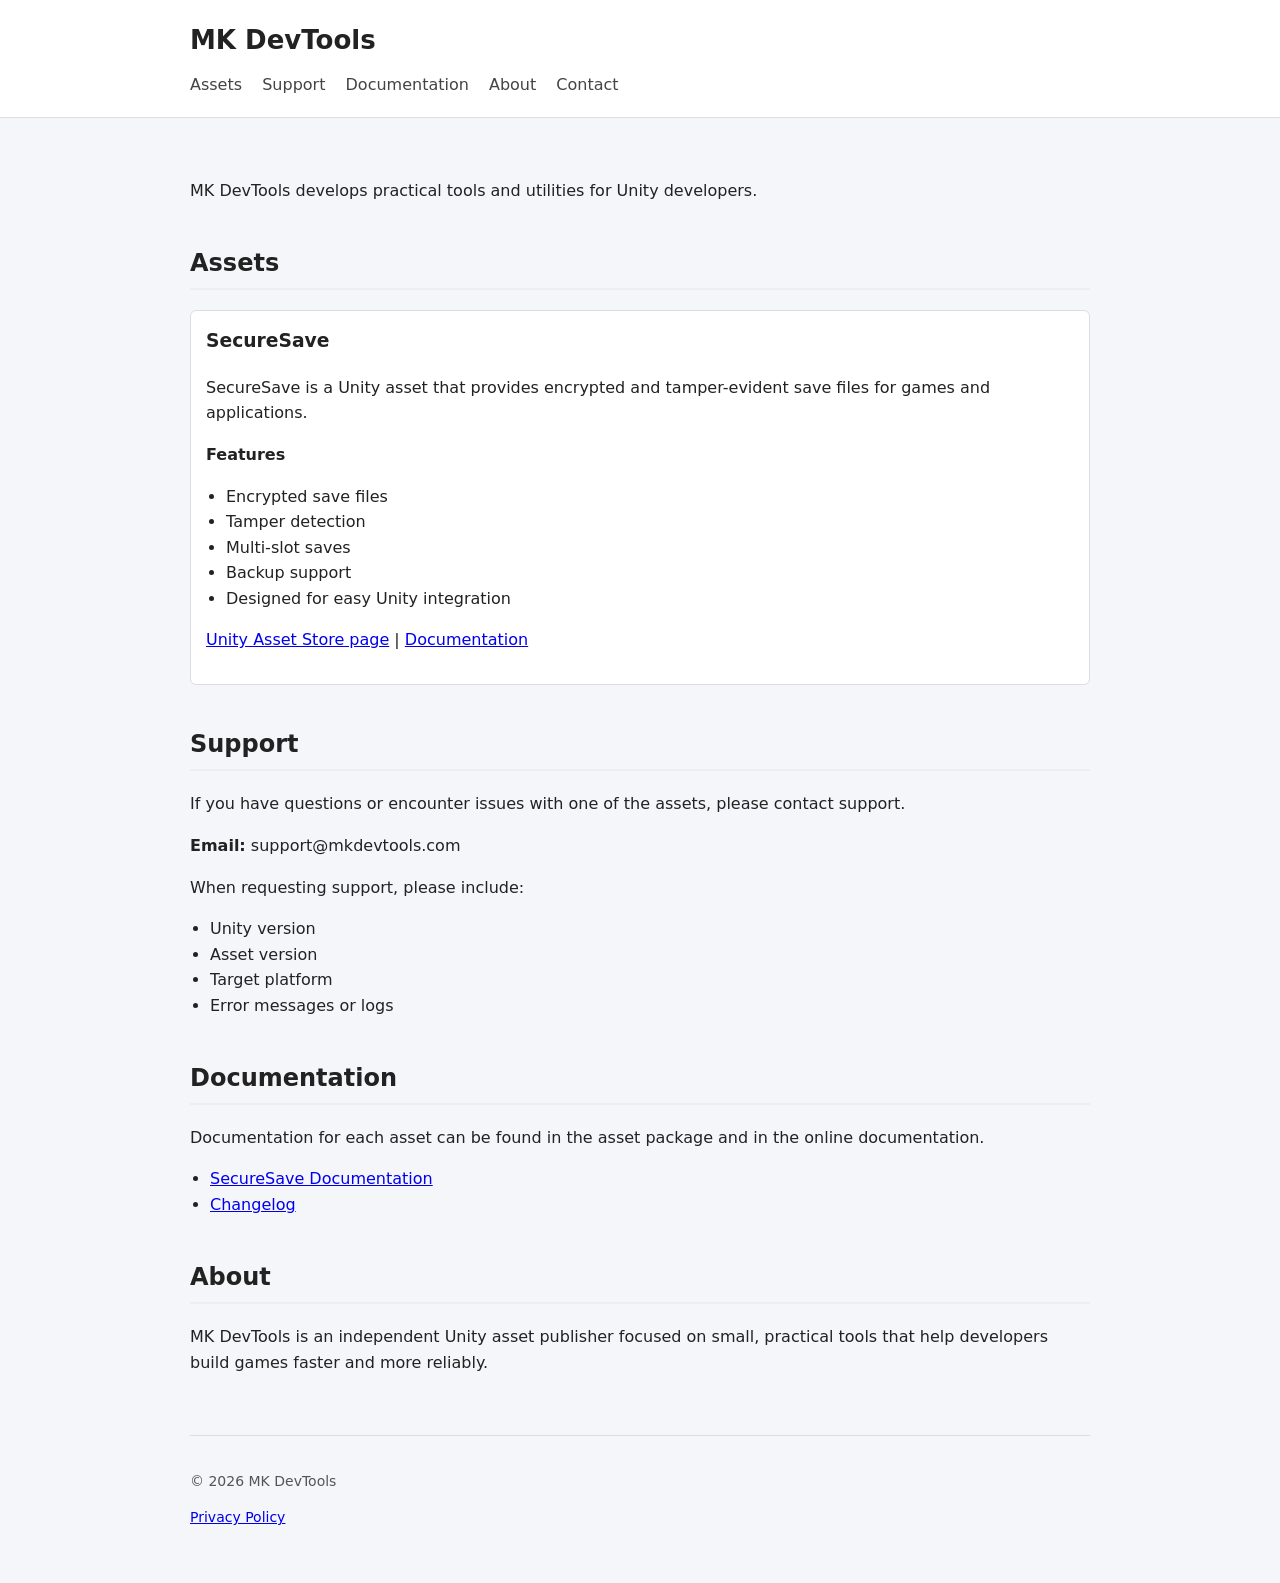
==== commit 3dab2815: "Update index.html" ====
--- a/index.html
+++ b/index.html
@@ -212,21 +212,6 @@
 
 </section>
 
-
-<section id="contact">
-
-<h2>Contact</h2>
-
-<p>
-General inquiries:
-</p>
-
-<p>
-<strong>Email:</strong> business@mkdevtools.com
-</p>
-
-</section>
-
 <footer>
 
 <p>
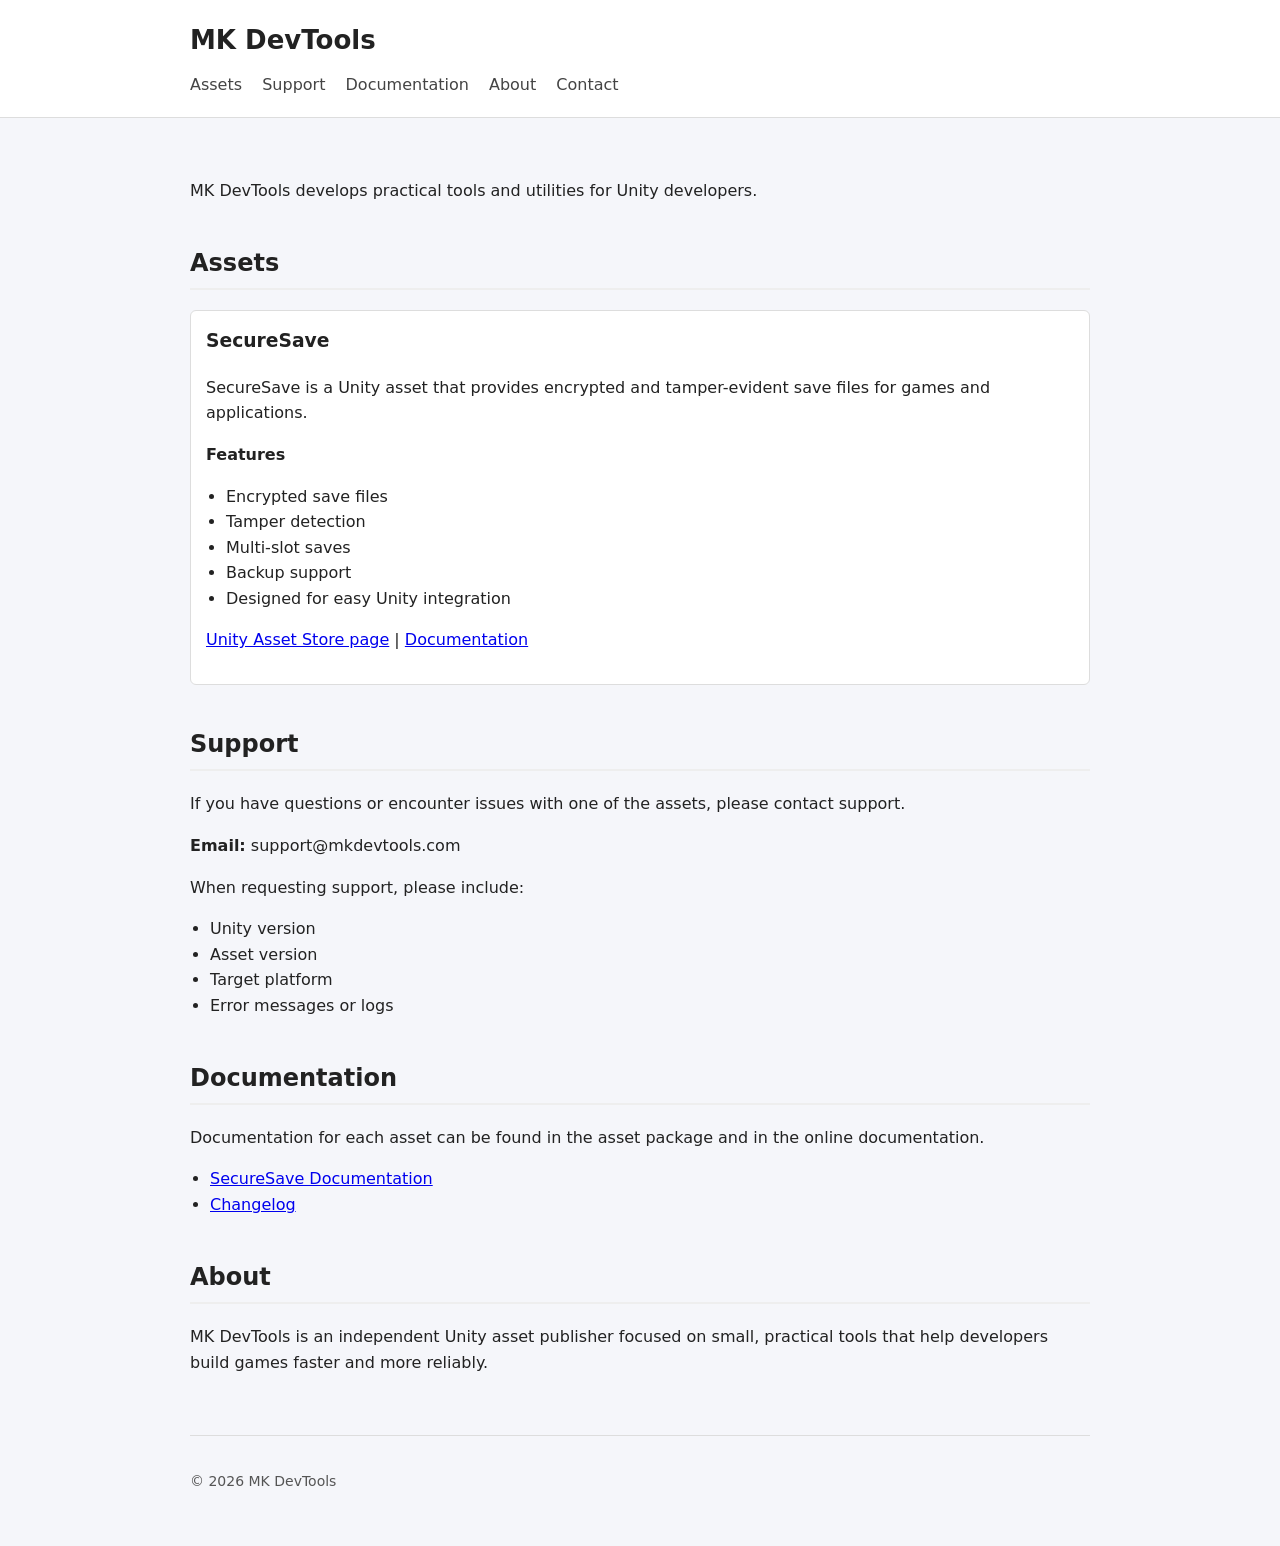
==== commit 2811ded8: "Update index.html" ====
--- a/index.html
+++ b/index.html
@@ -218,10 +218,6 @@
 © 2026 MK DevTools
 </p>
 
-<p>
-<a href="#">Privacy Policy</a>
-</p>
-
 </footer>
 
 </div>
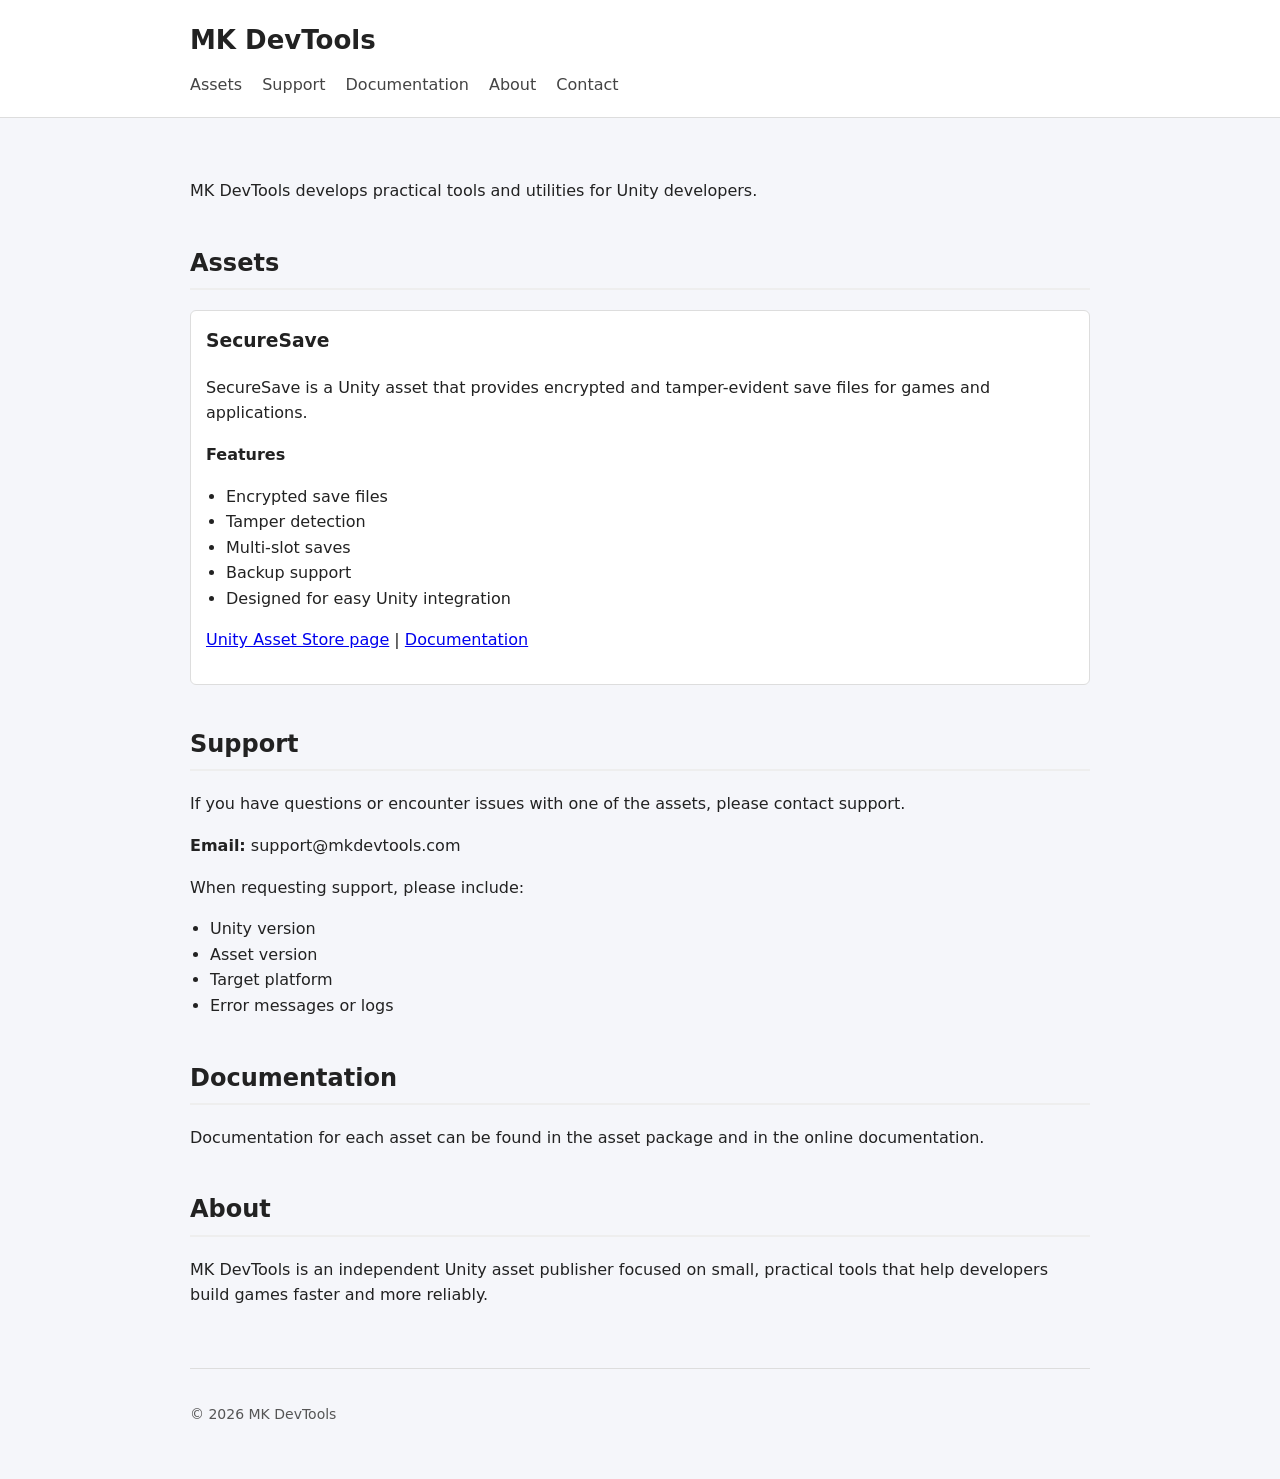
==== commit 81413c32: "Update index.html" ====
--- a/index.html
+++ b/index.html
@@ -193,11 +193,6 @@
 and in the online documentation.
 </p>
 
-<ul>
-<li><a href="#">SecureSave Documentation</a></li>
-<li><a href="#">Changelog</a></li>
-</ul>
-
 </section>
 
 
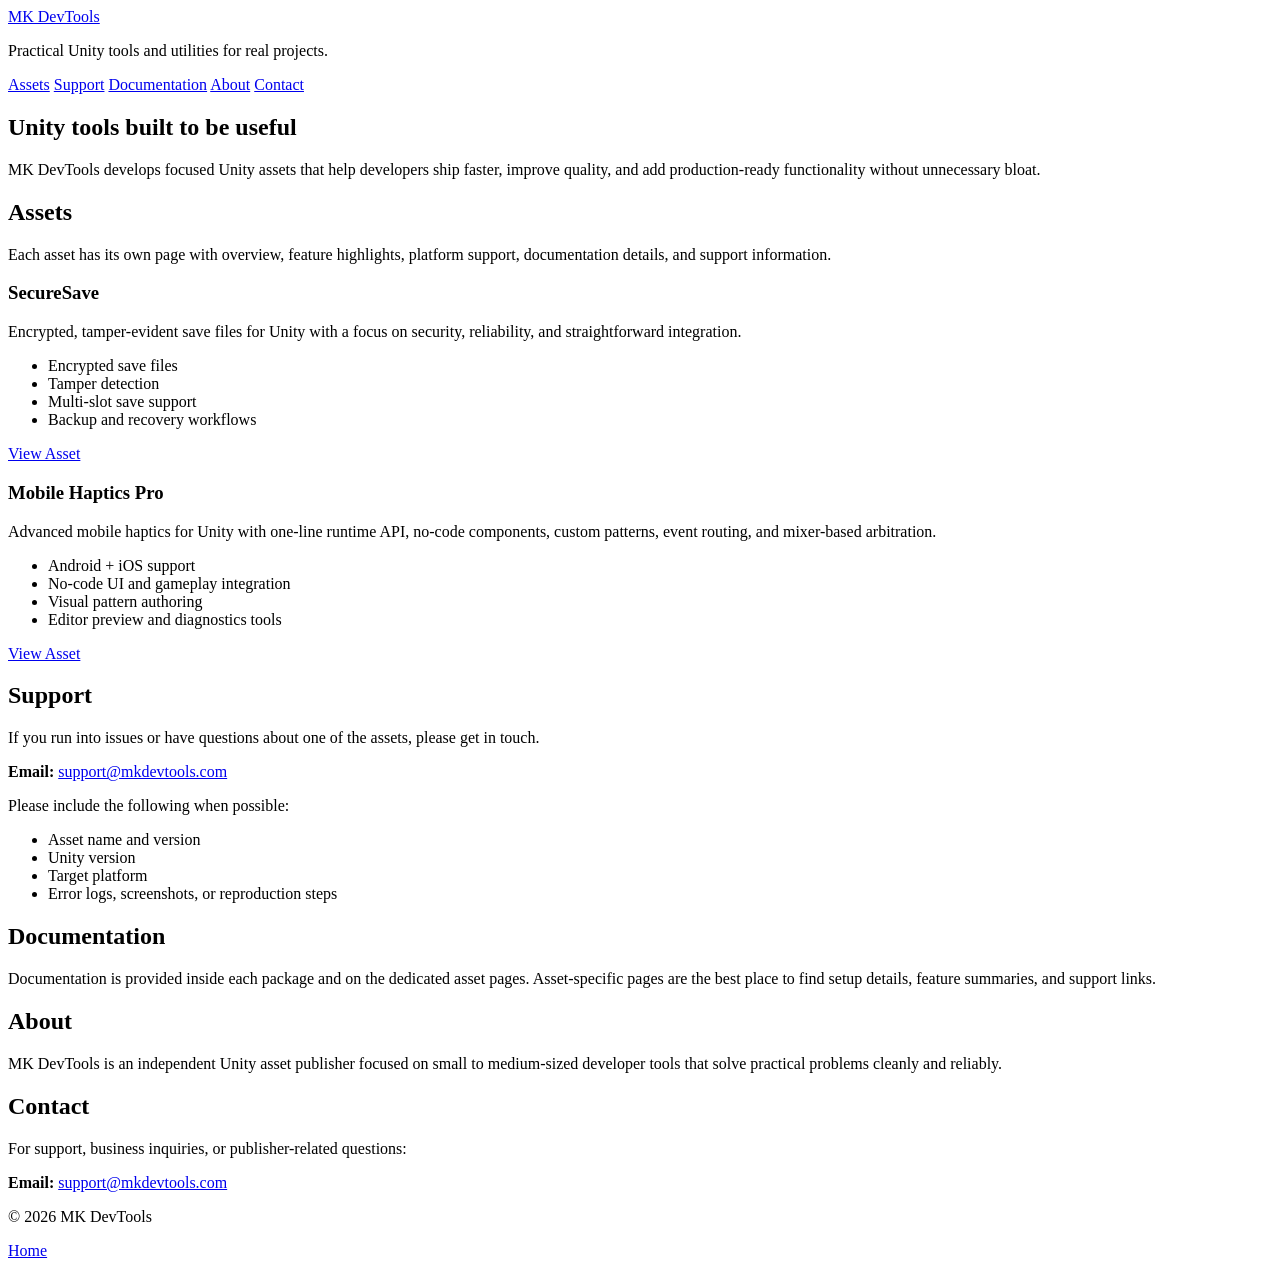
==== commit cffb8ddd: "Update index.html" ====
--- a/index.html
+++ b/index.html
@@ -1,221 +1,146 @@
 <!DOCTYPE html>
 <html lang="en">
 <head>
-<meta charset="UTF-8">
-<meta name="viewport" content="width=device-width, initial-scale=1.0">
-<title>MK DevTools</title>
-
-<meta name="description" content="MK DevTools - Unity Asset Store tools and utilities.">
-
-<style>
-
-body{
-    font-family: system-ui, Arial, sans-serif;
-    margin:0;
-    background:#f5f6fa;
-    color:#222;
-    line-height:1.6;
-}
-
-.container{
-    max-width:900px;
-    margin:auto;
-    padding:20px;
-}
-
-header{
-    background:#fff;
-    border-bottom:1px solid #ddd;
-}
-
-header h1{
-    margin:0;
-    font-size:26px;
-}
-
-nav{
-    margin-top:10px;
-}
-
-nav a{
-    margin-right:15px;
-    text-decoration:none;
-    color:#444;
-}
-
-nav a:hover{
-    text-decoration:underline;
-}
-
-section{
-    margin-top:40px;
-}
-
-h2{
-    border-bottom:2px solid #eee;
-    padding-bottom:6px;
-}
-
-.asset{
-    background:#fff;
-    padding:15px;
-    border-radius:6px;
-    border:1px solid #ddd;
-    margin-top:15px;
-}
-
-.asset h3{
-    margin-top:0;
-}
-
-footer{
-    margin-top:60px;
-    padding:20px 0;
-    border-top:1px solid #ddd;
-    font-size:14px;
-    color:#555;
-}
-
-ul{
-    padding-left:20px;
-}
-
-@media (max-width:600px){
-
-    nav{
-        margin-top:15px;
-    }
-
-    nav a{
-        display:inline-block;
-        margin-bottom:8px;
-    }
-
-}
-
-</style>
+  <meta charset="UTF-8">
+  <meta name="viewport" content="width=device-width, initial-scale=1.0">
+  <title>MK DevTools</title>
+  <meta name="description" content="MK DevTools - Unity Asset Store tools and utilities.">
+  <link rel="stylesheet" href="styles.css">
 </head>
-
 <body>
 
-<header>
-<div class="container">
+  <header class="site-header">
+    <div class="container header-inner">
+      <div>
+        <a href="index.html" class="brand">MK DevTools</a>
+        <p class="tagline">Practical Unity tools and utilities for real projects.</p>
+      </div>
 
-<h1>MK DevTools</h1>
+      <nav class="main-nav">
+        <a href="index.html#assets">Assets</a>
+        <a href="index.html#support">Support</a>
+        <a href="index.html#documentation">Documentation</a>
+        <a href="index.html#about">About</a>
+        <a href="index.html#contact">Contact</a>
+      </nav>
+    </div>
+  </header>
 
-<nav>
-<a href="#assets">Assets</a>
-<a href="#support">Support</a>
-<a href="#documentation">Documentation</a>
-<a href="#about">About</a>
-<a href="#contact">Contact</a>
-</nav>
+  <main>
+    <section class="hero">
+      <div class="container">
+        <h1>Unity tools built to be useful</h1>
+        <p>
+          MK DevTools develops focused Unity assets that help developers ship faster,
+          improve quality, and add production-ready functionality without unnecessary bloat.
+        </p>
+      </div>
+    </section>
 
-</div>
-</header>
+    <section id="assets" class="section">
+      <div class="container">
+        <h2>Assets</h2>
+        <p class="section-intro">
+          Each asset has its own page with overview, feature highlights, platform support,
+          documentation details, and support information.
+        </p>
 
+        <div class="asset-grid">
+          <article class="asset-card">
+            <h3>SecureSave</h3>
+            <p>
+              Encrypted, tamper-evident save files for Unity with a focus on security,
+              reliability, and straightforward integration.
+            </p>
+            <ul>
+              <li>Encrypted save files</li>
+              <li>Tamper detection</li>
+              <li>Multi-slot save support</li>
+              <li>Backup and recovery workflows</li>
+            </ul>
+            <p>
+              <a class="button" href="assets/securesave.html">View Asset</a>
+            </p>
+          </article>
 
-<div class="container">
+          <article class="asset-card">
+            <h3>Mobile Haptics Pro</h3>
+            <p>
+              Advanced mobile haptics for Unity with one-line runtime API, no-code components,
+              custom patterns, event routing, and mixer-based arbitration.
+            </p>
+            <ul>
+              <li>Android + iOS support</li>
+              <li>No-code UI and gameplay integration</li>
+              <li>Visual pattern authoring</li>
+              <li>Editor preview and diagnostics tools</li>
+            </ul>
+            <p>
+              <a class="button" href="assets/mobile-haptics-pro.html">View Asset</a>
+            </p>
+          </article>
+        </div>
+      </div>
+    </section>
 
-<section>
-<p>
-MK DevTools develops practical tools and utilities for Unity developers.
-</p>
-</section>
+    <section id="support" class="section alt-section">
+      <div class="container narrow">
+        <h2>Support</h2>
+        <p>
+          If you run into issues or have questions about one of the assets, please get in touch.
+        </p>
+        <p><strong>Email:</strong> <a href="mailto:support@mkdevtools.com">support@mkdevtools.com</a></p>
+        <p>Please include the following when possible:</p>
+        <ul>
+          <li>Asset name and version</li>
+          <li>Unity version</li>
+          <li>Target platform</li>
+          <li>Error logs, screenshots, or reproduction steps</li>
+        </ul>
+      </div>
+    </section>
 
+    <section id="documentation" class="section">
+      <div class="container narrow">
+        <h2>Documentation</h2>
+        <p>
+          Documentation is provided inside each package and on the dedicated asset pages.
+          Asset-specific pages are the best place to find setup details, feature summaries,
+          and support links.
+        </p>
+      </div>
+    </section>
 
-<section id="assets">
+    <section id="about" class="section alt-section">
+      <div class="container narrow">
+        <h2>About</h2>
+        <p>
+          MK DevTools is an independent Unity asset publisher focused on small to medium-sized
+          developer tools that solve practical problems cleanly and reliably.
+        </p>
+      </div>
+    </section>
 
-<h2>Assets</h2>
+    <section id="contact" class="section">
+      <div class="container narrow">
+        <h2>Contact</h2>
+        <p>
+          For support, business inquiries, or publisher-related questions:
+        </p>
+        <p>
+          <strong>Email:</strong>
+          <a href="mailto:support@mkdevtools.com">support@mkdevtools.com</a>
+        </p>
+      </div>
+    </section>
+  </main>
 
-<div class="asset">
-
-<h3>SecureSave</h3>
-
-<p>
-SecureSave is a Unity asset that provides encrypted and tamper-evident save files
-for games and applications.
-</p>
-
-<p><strong>Features</strong></p>
-
-<ul>
-<li>Encrypted save files</li>
-<li>Tamper detection</li>
-<li>Multi-slot saves</li>
-<li>Backup support</li>
-<li>Designed for easy Unity integration</li>
-</ul>
-
-<p>
-<a href="#">Unity Asset Store page</a> |
-<a href="#">Documentation</a>
-</p>
-
-</div>
-
-</section>
-
-
-<section id="support">
-
-<h2>Support</h2>
-
-<p>
-If you have questions or encounter issues with one of the assets,
-please contact support.
-</p>
-
-<p>
-<strong>Email:</strong> support@mkdevtools.com
-</p>
-
-<p>
-When requesting support, please include:
-</p>
-
-<ul>
-<li>Unity version</li>
-<li>Asset version</li>
-<li>Target platform</li>
-<li>Error messages or logs</li>
-</ul>
-
-</section>
-
-
-<section id="documentation">
-
-<h2>Documentation</h2>
-
-<p>
-Documentation for each asset can be found in the asset package
-and in the online documentation.
-</p>
-
-</section>
-
-
-<section id="about">
-
-<h2>About</h2>
-
-<p>
-MK DevTools is an independent Unity asset publisher focused on small,
-practical tools that help developers build games faster and more reliably.
-</p>
-
-</section>
-
-<footer>
-
-<p>
-© 2026 MK DevTools
-</p>
-
-</footer>
-
-</div>
+  <footer class="site-footer">
+    <div class="container footer-inner">
+      <p>© 2026 MK DevTools</p>
+      <p><a href="index.html">Home</a></p>
+    </div>
+  </footer>
 
 </body>
 </html>
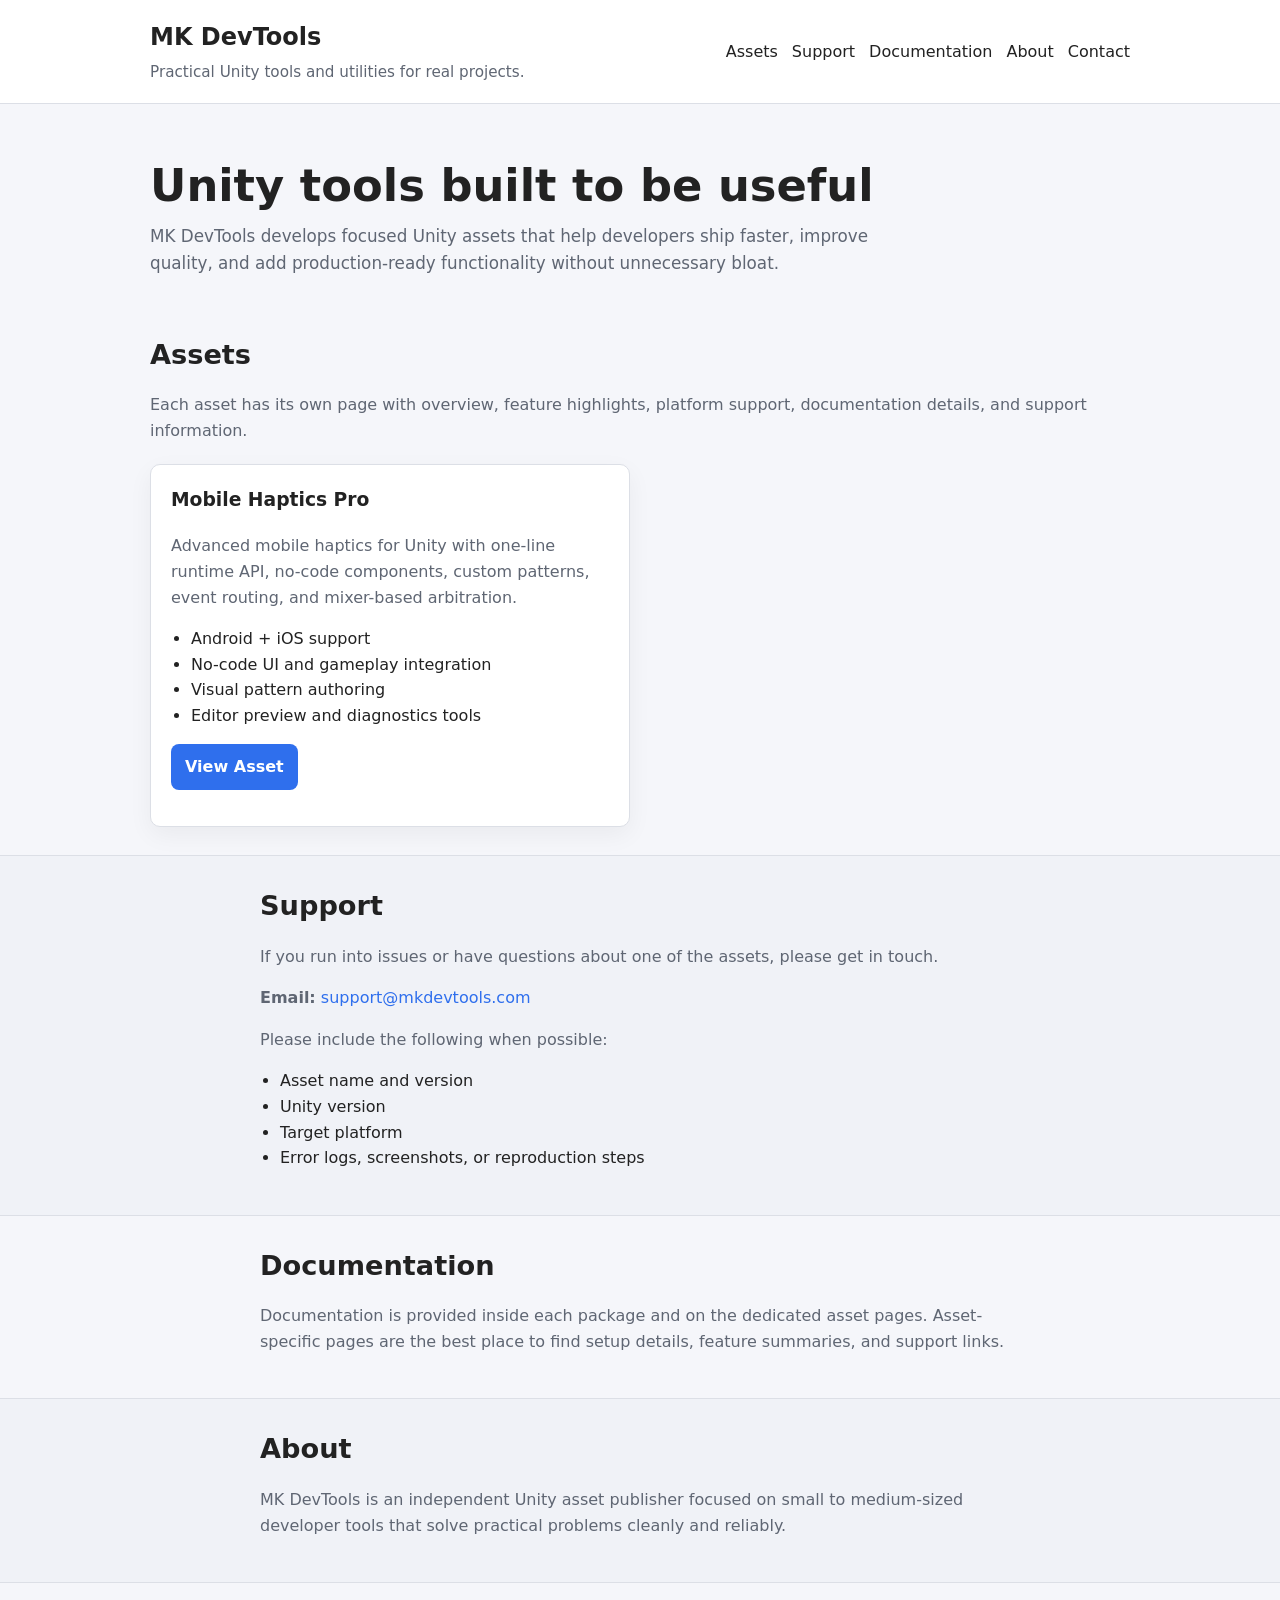
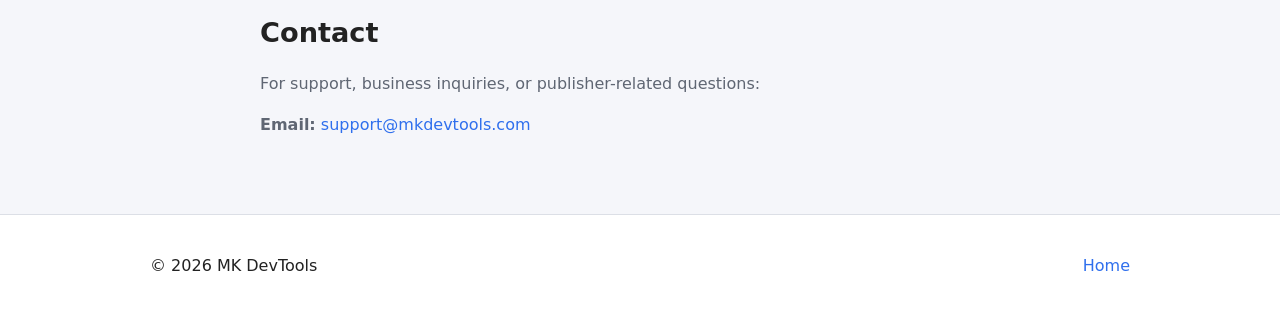
==== commit 8a10cd9d: "Update index.html" ====
--- a/index.html
+++ b/index.html
@@ -46,22 +46,6 @@
         </p>
 
         <div class="asset-grid">
-          <article class="asset-card">
-            <h3>SecureSave</h3>
-            <p>
-              Encrypted, tamper-evident save files for Unity with a focus on security,
-              reliability, and straightforward integration.
-            </p>
-            <ul>
-              <li>Encrypted save files</li>
-              <li>Tamper detection</li>
-              <li>Multi-slot save support</li>
-              <li>Backup and recovery workflows</li>
-            </ul>
-            <p>
-              <a class="button" href="assets/securesave.html">View Asset</a>
-            </p>
-          </article>
 
           <article class="asset-card">
             <h3>Mobile Haptics Pro</h3>
--- a/styles.css
+++ b/styles.css
@@ -0,0 +1,254 @@
+:root{
+    --bg: #f5f6fa;
+    --surface: #ffffff;
+    --surface-alt: #f0f2f7;
+    --text: #222222;
+    --muted: #5f6673;
+    --border: #dcdfe6;
+    --accent: #2f6fed;
+    --accent-hover: #1f57c9;
+    --shadow: 0 8px 24px rgba(0,0,0,0.05);
+    --radius: 10px;
+}
+
+*{
+    box-sizing: border-box;
+}
+
+html{
+    scroll-behavior: smooth;
+}
+
+body{
+    margin: 0;
+    font-family: system-ui, Arial, sans-serif;
+    background: var(--bg);
+    color: var(--text);
+    line-height: 1.6;
+}
+
+a{
+    color: var(--accent);
+    text-decoration: none;
+}
+
+a:hover{
+    text-decoration: underline;
+}
+
+.container{
+    width: min(100% - 32px, 980px);
+    margin: 0 auto;
+}
+
+.narrow{
+    max-width: 760px;
+}
+
+.site-header{
+    background: var(--surface);
+    border-bottom: 1px solid var(--border);
+    position: sticky;
+    top: 0;
+    z-index: 20;
+}
+
+.header-inner{
+    display: flex;
+    justify-content: space-between;
+    align-items: center;
+    gap: 24px;
+    padding: 18px 0;
+}
+
+.brand{
+    font-size: 1.5rem;
+    font-weight: 700;
+    color: var(--text);
+    text-decoration: none;
+}
+
+.brand:hover{
+    text-decoration: none;
+}
+
+.tagline{
+    margin: 4px 0 0;
+    color: var(--muted);
+    font-size: 0.95rem;
+}
+
+.main-nav{
+    display: flex;
+    flex-wrap: wrap;
+    gap: 14px;
+}
+
+.main-nav a{
+    color: var(--text);
+    font-weight: 500;
+}
+
+.hero{
+    padding: 56px 0 28px;
+}
+
+.hero h1{
+    margin: 0 0 12px;
+    font-size: clamp(2rem, 4vw, 2.8rem);
+    line-height: 1.15;
+}
+
+.hero p{
+    margin: 0;
+    max-width: 760px;
+    color: var(--muted);
+    font-size: 1.05rem;
+}
+
+.section{
+    padding: 28px 0;
+}
+
+.alt-section{
+    background: var(--surface-alt);
+    border-top: 1px solid var(--border);
+    border-bottom: 1px solid var(--border);
+}
+
+h2{
+    margin-top: 0;
+    margin-bottom: 12px;
+    font-size: 1.7rem;
+}
+
+.section-intro,
+.lead,
+.content-card p,
+.section p{
+    color: var(--muted);
+}
+
+.asset-grid,
+.feature-grid,
+.info-grid{
+    display: grid;
+    gap: 20px;
+}
+
+.asset-grid{
+    grid-template-columns: repeat(2, minmax(0, 1fr));
+    margin-top: 20px;
+}
+
+.info-grid{
+    grid-template-columns: 2fr 1fr;
+    margin-top: 24px;
+}
+
+.feature-grid{
+    grid-template-columns: repeat(3, minmax(0, 1fr));
+}
+
+.asset-card,
+.content-card,
+.feature-card{
+    background: var(--surface);
+    border: 1px solid var(--border);
+    border-radius: var(--radius);
+    padding: 20px;
+    box-shadow: var(--shadow);
+}
+
+.asset-card h3,
+.content-card h2,
+.feature-card h3{
+    margin-top: 0;
+}
+
+.page-header{
+    margin-bottom: 8px;
+}
+
+.eyebrow{
+    margin: 0 0 6px;
+    color: var(--accent);
+    font-weight: 700;
+    text-transform: uppercase;
+    letter-spacing: 0.04em;
+    font-size: 0.82rem;
+}
+
+.lead{
+    font-size: 1.05rem;
+    max-width: 820px;
+}
+
+.section-block{
+    margin-top: 32px;
+}
+
+.link-list{
+    padding-left: 18px;
+    margin: 0;
+}
+
+.button{
+    display: inline-block;
+    background: var(--accent);
+    color: #fff;
+    padding: 10px 14px;
+    border-radius: 8px;
+    font-weight: 600;
+    text-decoration: none;
+}
+
+.button:hover{
+    background: var(--accent-hover);
+    text-decoration: none;
+}
+
+.site-footer{
+    margin-top: 32px;
+    padding: 22px 0;
+    border-top: 1px solid var(--border);
+    background: var(--surface);
+}
+
+.footer-inner{
+    display: flex;
+    justify-content: space-between;
+    align-items: center;
+    gap: 16px;
+    flex-wrap: wrap;
+}
+
+ul{
+    padding-left: 20px;
+}
+
+@media (max-width: 900px){
+    .feature-grid{
+        grid-template-columns: repeat(2, minmax(0, 1fr));
+    }
+
+    .info-grid{
+        grid-template-columns: 1fr;
+    }
+}
+
+@media (max-width: 700px){
+    .header-inner{
+        flex-direction: column;
+        align-items: flex-start;
+    }
+
+    .asset-grid,
+    .feature-grid{
+        grid-template-columns: 1fr;
+    }
+
+    .hero{
+        padding-top: 40px;
+    }
+}
